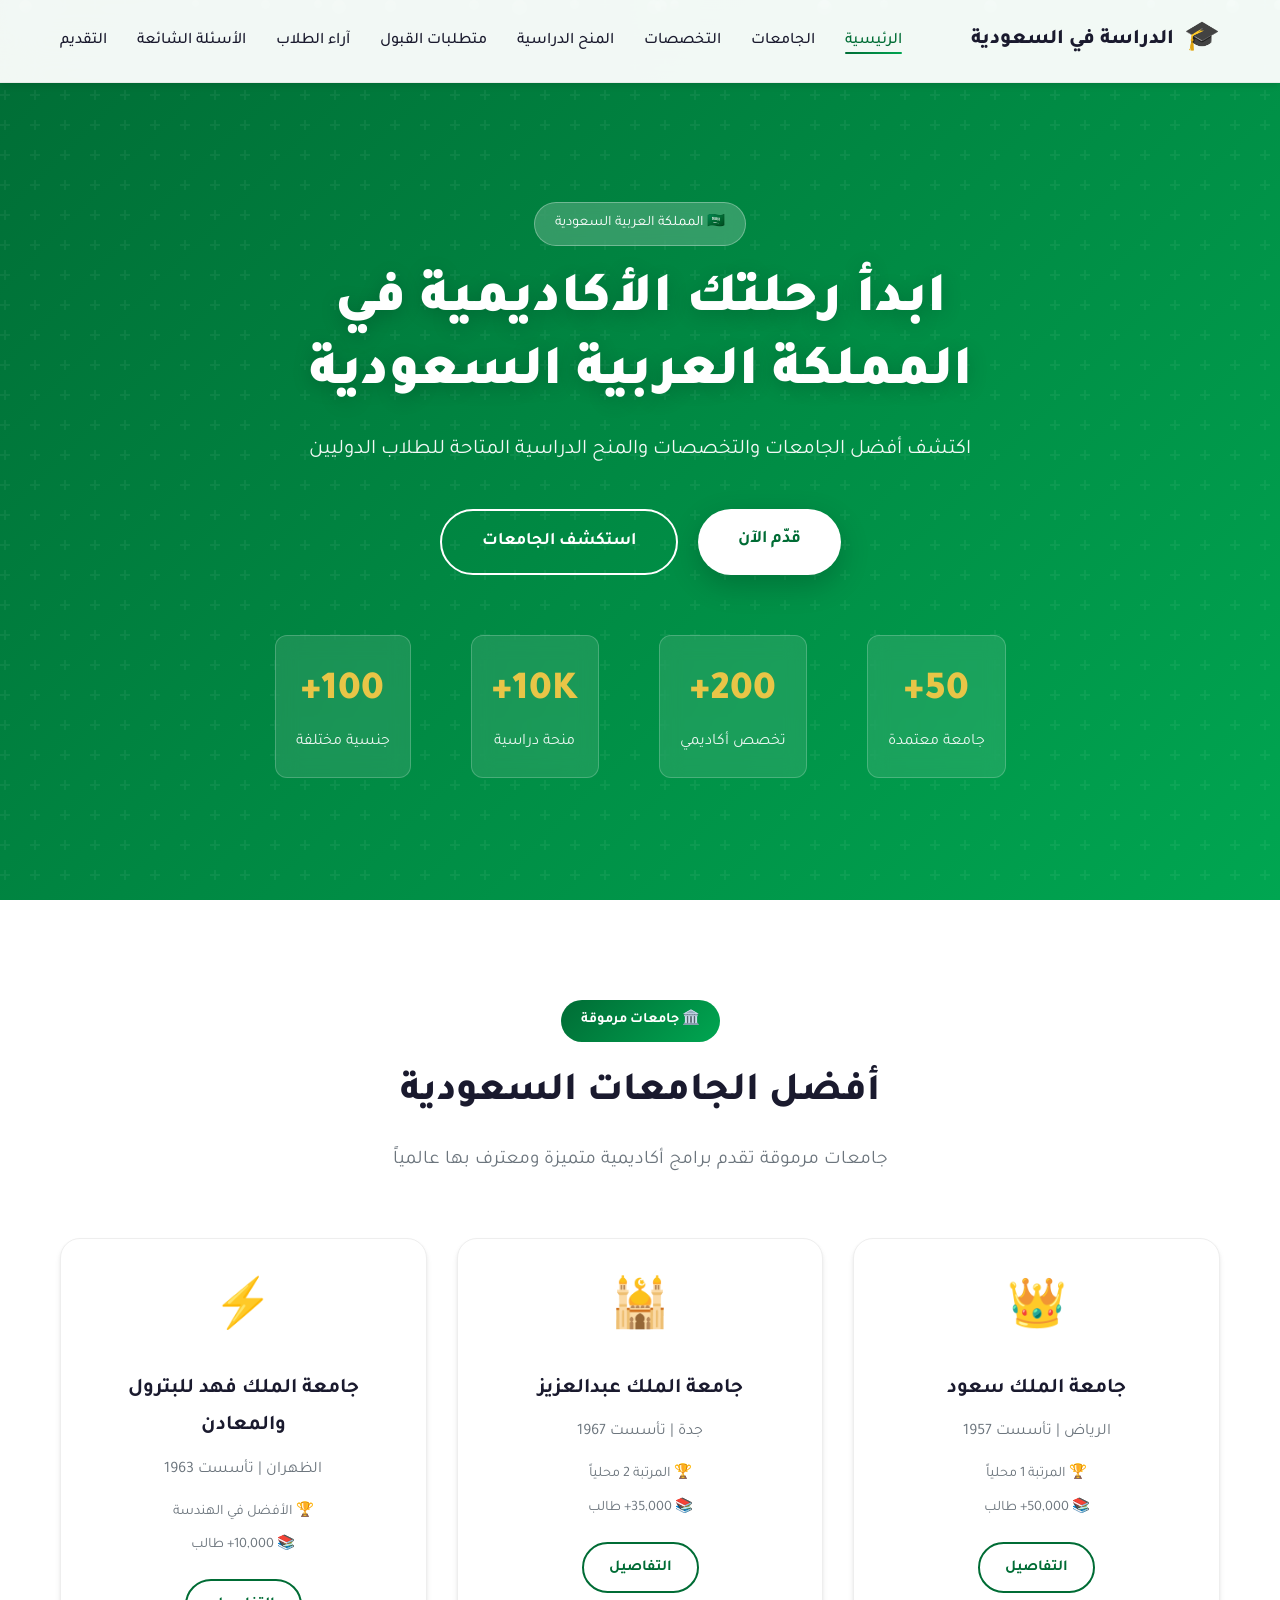
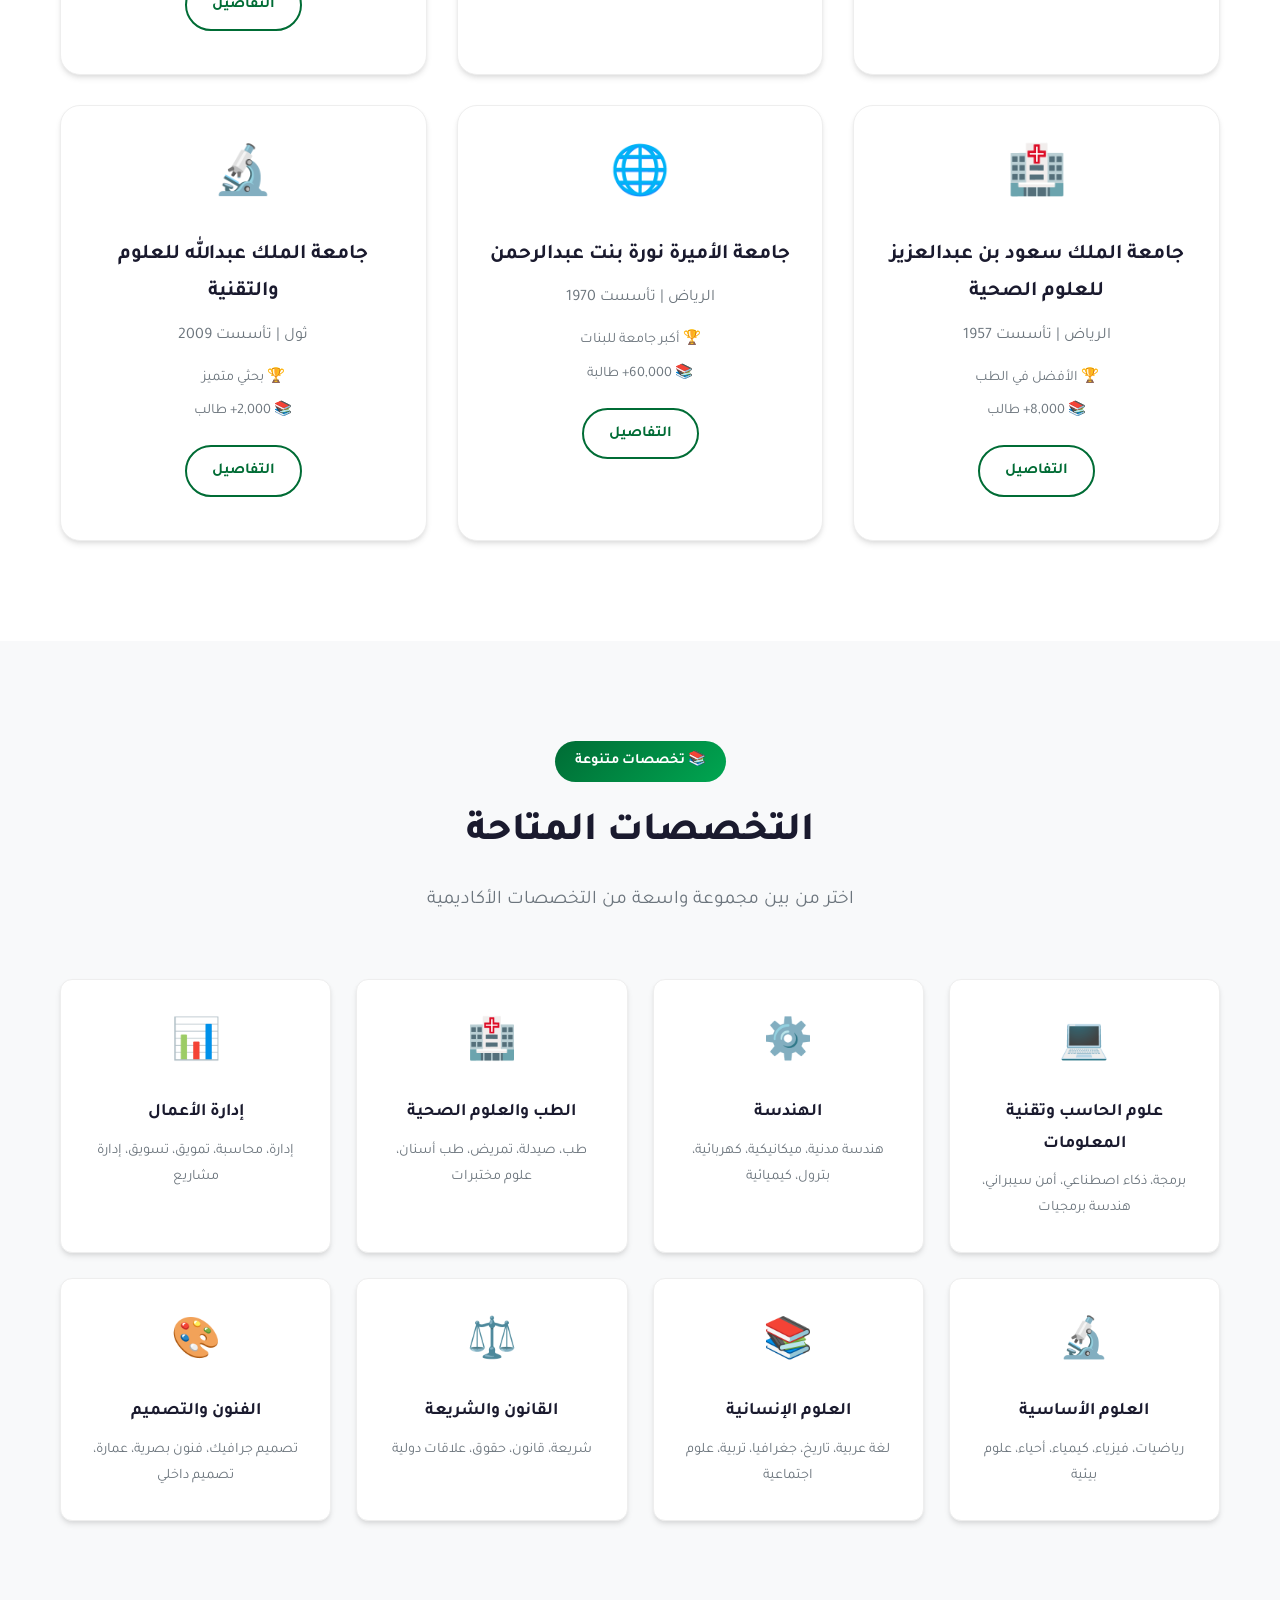
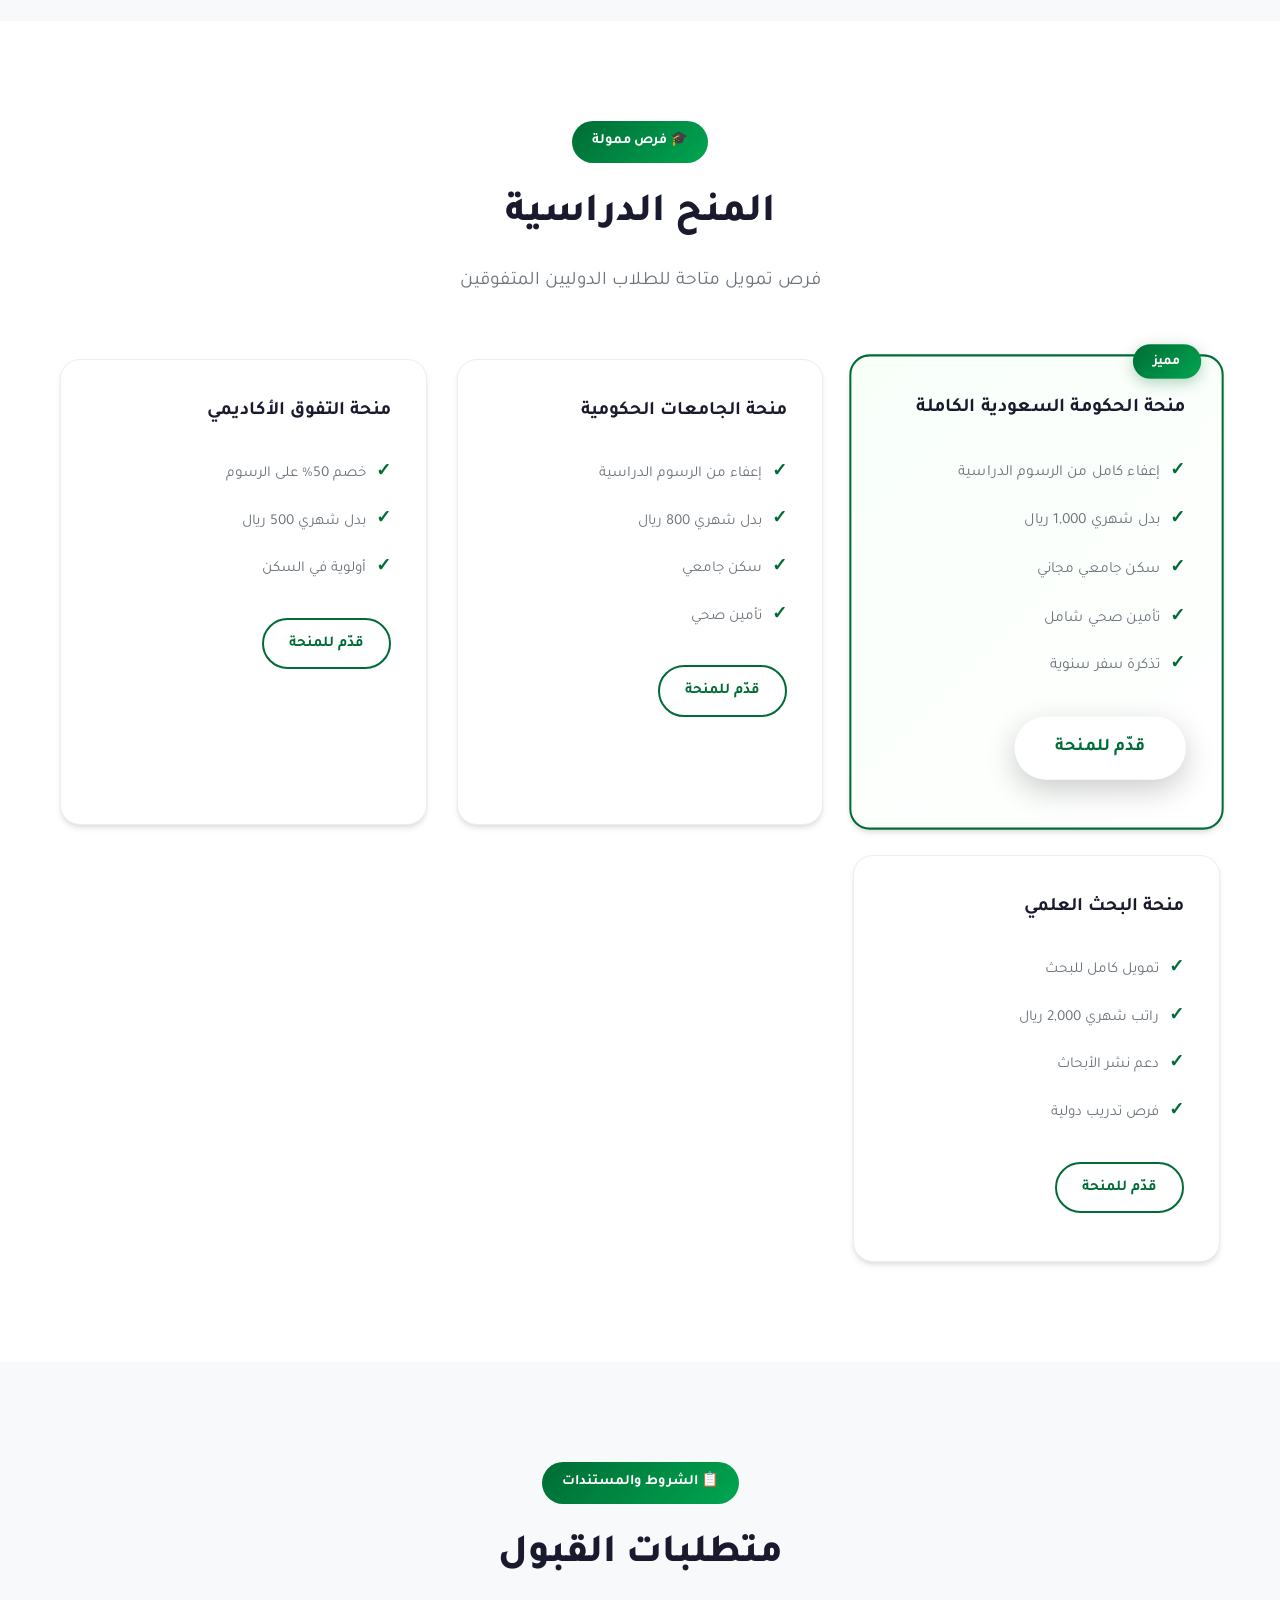
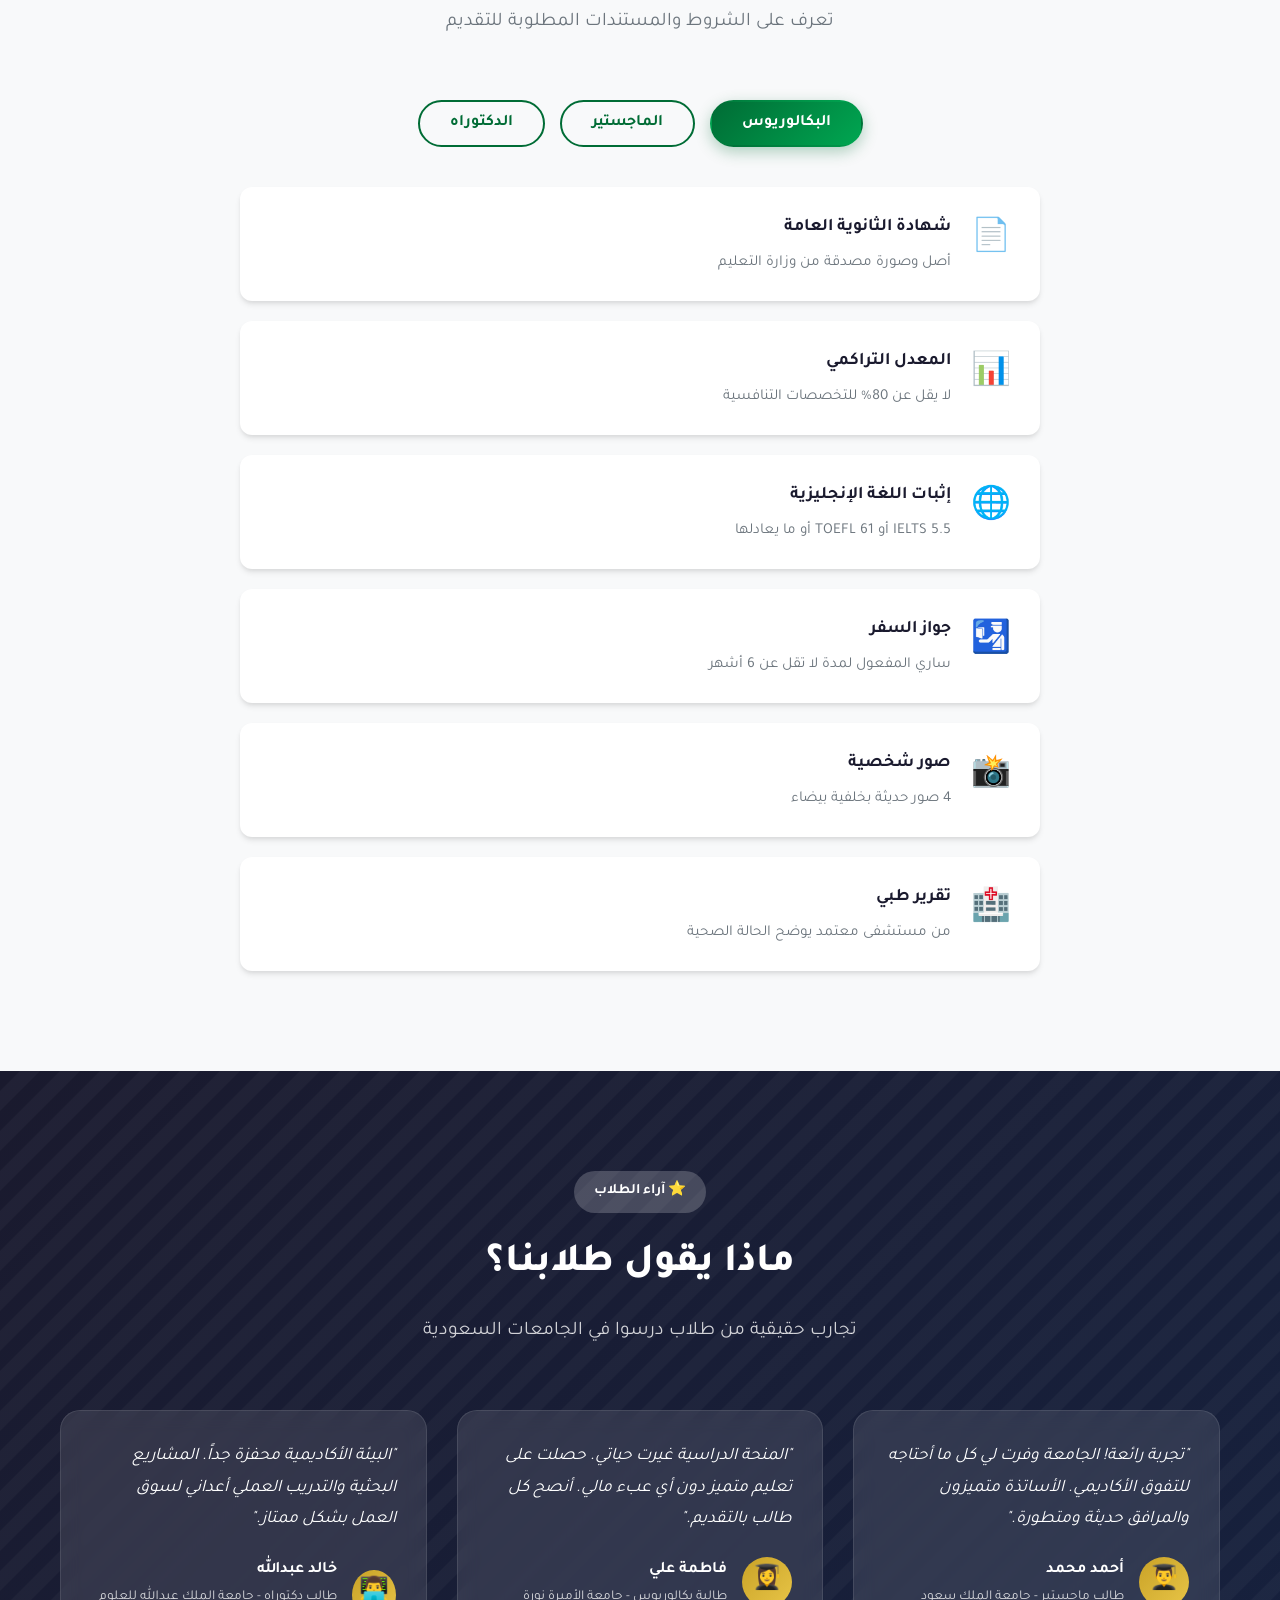
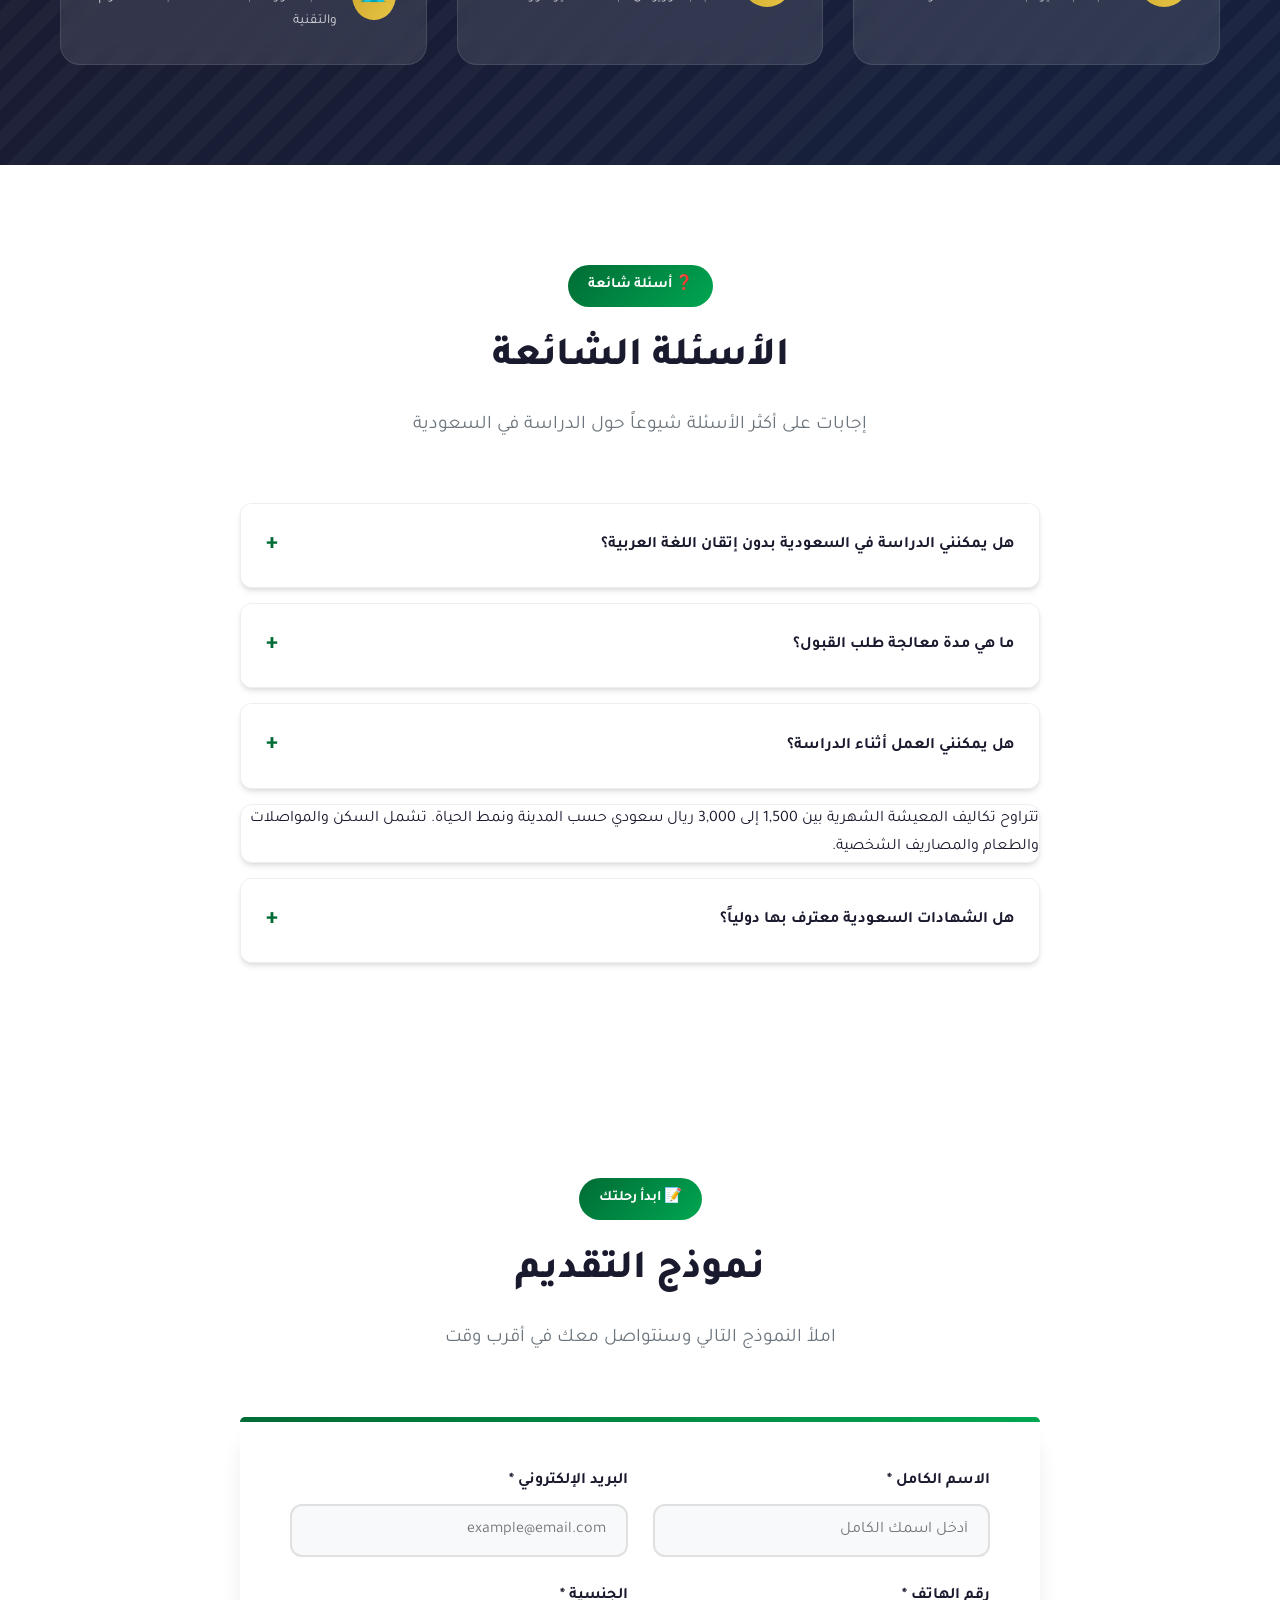
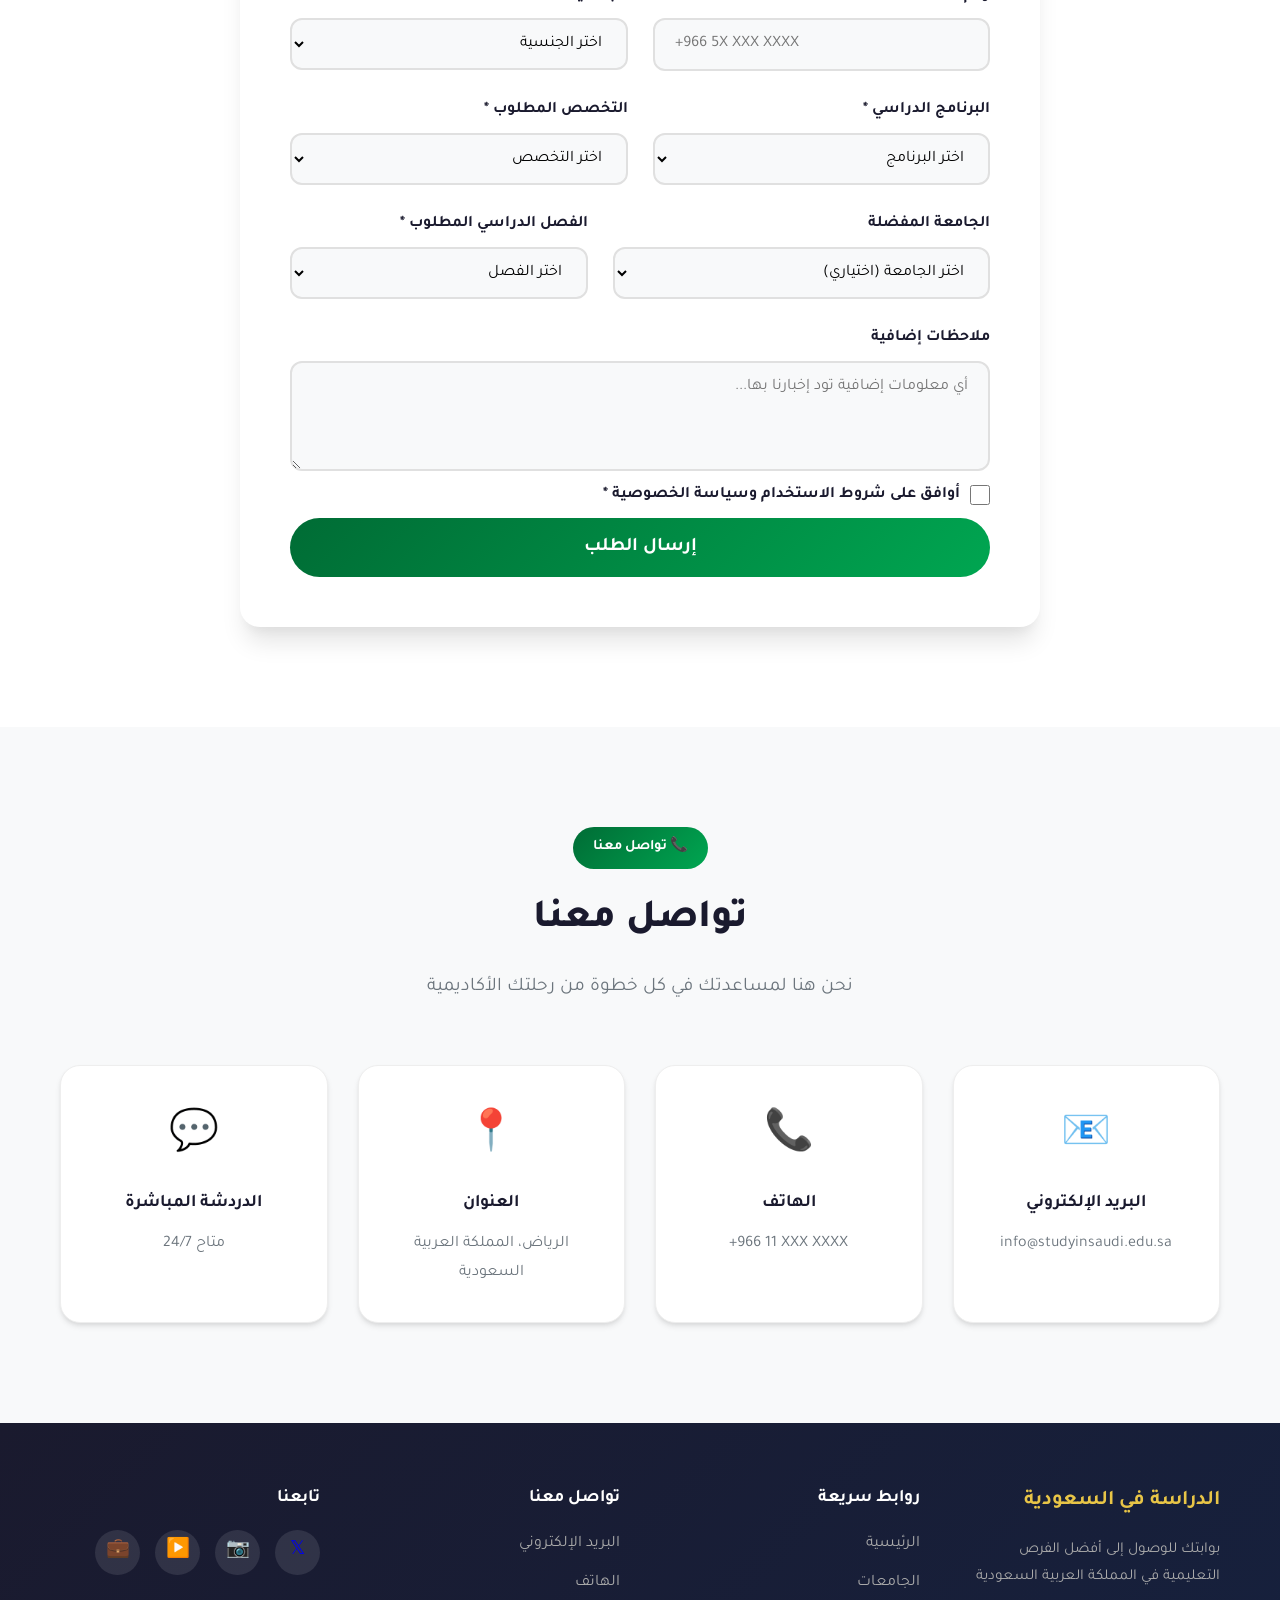
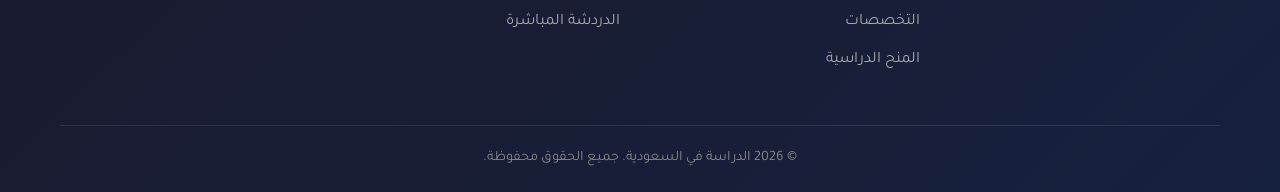
==== index.html @ aedff93c "Initial commit - Study in Saudi Arabia website" ====
<!DOCTYPE html>
<html lang="ar" dir="rtl">
<head>
    <meta charset="UTF-8">
    <meta name="viewport" content="width=device-width, initial-scale=1.0">
    <title>الدراسة في السعودية | بوابة التقديم للجامعات السعودية</title>
    <link rel="stylesheet" href="styles.css">
    <link rel="preconnect" href="https://fonts.googleapis.com">
    <link rel="preconnect" href="https://fonts.gstatic.com" crossorigin>
    <link href="https://fonts.googleapis.com/css2?family=Tajawal:wght@300;400;500;700;800;900&display=swap" rel="stylesheet">
</head>
<body>
    <!-- Navigation -->
    <nav class="navbar">
        <div class="container">
            <div class="nav-content">
                <a href="#" class="logo">
                    <span class="logo-icon">🎓</span>
                    <span class="logo-text">الدراسة في السعودية</span>
                </a>
                <ul class="nav-links">
                    <li><a href="#home" class="active">الرئيسية</a></li>
                    <li><a href="#universities">الجامعات</a></li>
                    <li><a href="#programs">التخصصات</a></li>
                    <li><a href="#scholarships">المنح الدراسية</a></li>
                    <li><a href="#requirements">متطلبات القبول</a></li>
                    <li><a href="#testimonials">آراء الطلاب</a></li>
                    <li><a href="#faq">الأسئلة الشائعة</a></li>
                    <li><a href="#apply">التقديم</a></li>
                </ul>
                <button class="mobile-menu-btn" id="mobileMenuBtn">
                    <span></span>
                    <span></span>
                    <span></span>
                </button>
            </div>
        </div>
    </nav>

    <!-- Hero Section -->
    <section class="hero" id="home">
        <div class="hero-particles" id="particles"></div>
        <div class="hero-overlay"></div>
        <div class="container">
            <div class="hero-content">
                <div class="hero-badge">🇸🇦 المملكة العربية السعودية</div>
                <h1>ابدأ رحلتك الأكاديمية في المملكة العربية السعودية</h1>
                <p>اكتشف أفضل الجامعات والتخصصات والمنح الدراسية المتاحة للطلاب الدوليين</p>
                <div class="hero-buttons">
                    <a href="#apply" class="btn btn-primary">قدّم الآن</a>
                    <a href="#universities" class="btn btn-secondary">استكشف الجامعات</a>
                </div>
                <div class="hero-stats">
                    <div class="stat">
                        <span class="stat-number">50+</span>
                        <span class="stat-label">جامعة معتمدة</span>
                    </div>
                    <div class="stat">
                        <span class="stat-number">200+</span>
                        <span class="stat-label">تخصص أكاديمي</span>
                    </div>
                    <div class="stat">
                        <span class="stat-number">10K+</span>
                        <span class="stat-label">منحة دراسية</span>
                    </div>
                    <div class="stat">
                        <span class="stat-number">100+</span>
                        <span class="stat-label">جنسية مختلفة</span>
                    </div>
                </div>
            </div>
        </div>
    </section>

    <!-- Universities Section -->
    <section class="section" id="universities">
        <div class="container">
            <div class="section-header">
                <span class="section-badge">🏛️ جامعات مرموقة</span>
                <h2>أفضل الجامعات السعودية</h2>
                <p>جامعات مرموقة تقدم برامج أكاديمية متميزة ومعترف بها عالمياً</p>
            </div>
            <div class="universities-grid">
                <div class="university-card">
                    <div class="university-logo">👑</div>
                    <h3>جامعة الملك سعود</h3>
                    <p>الرياض | تأسست 1957</p>
                    <div class="university-info">
                        <span>🏆 المرتبة 1 محلياً</span>
                        <span>📚 50,000+ طالب</span>
                    </div>
                    <a href="#" class="btn btn-outline">التفاصيل</a>
                </div>
                <div class="university-card">
                    <div class="university-logo">🕌</div>
                    <h3>جامعة الملك عبدالعزيز</h3>
                    <p>جدة | تأسست 1967</p>
                    <div class="university-info">
                        <span>🏆 المرتبة 2 محلياً</span>
                        <span>📚 35,000+ طالب</span>
                    </div>
                    <a href="#" class="btn btn-outline">التفاصيل</a>
                </div>
                <div class="university-card">
                    <div class="university-logo">⚡</div>
                    <h3>جامعة الملك فهد للبترول والمعادن</h3>
                    <p>الظهران | تأسست 1963</p>
                    <div class="university-info">
                        <span>🏆 الأفضل في الهندسة</span>
                        <span>📚 10,000+ طالب</span>
                    </div>
                    <a href="#" class="btn btn-outline">التفاصيل</a>
                </div>
                <div class="university-card">
                    <div class="university-logo">🏥</div>
                    <h3>جامعة الملك سعود بن عبدالعزيز للعلوم الصحية</h3>
                    <p>الرياض | تأسست 1957</p>
                    <div class="university-info">
                        <span>🏆 الأفضل في الطب</span>
                        <span>📚 8,000+ طالب</span>
                    </div>
                    <a href="#" class="btn btn-outline">التفاصيل</a>
                </div>
                <div class="university-card">
                    <div class="university-logo">🌐</div>
                    <h3>جامعة الأميرة نورة بنت عبدالرحمن</h3>
                    <p>الرياض | تأسست 1970</p>
                    <div class="university-info">
                        <span>🏆 أكبر جامعة للبنات</span>
                        <span>📚 60,000+ طالبة</span>
                    </div>
                    <a href="#" class="btn btn-outline">التفاصيل</a>
                </div>
                <div class="university-card">
                    <div class="university-logo">🔬</div>
                    <h3>جامعة الملك عبدالله للعلوم والتقنية</h3>
                    <p>ثول | تأسست 2009</p>
                    <div class="university-info">
                        <span>🏆 بحثي متميز</span>
                        <span>📚 2,000+ طالب</span>
                    </div>
                    <a href="#" class="btn btn-outline">التفاصيل</a>
                </div>
            </div>
        </div>
    </section>

    <!-- Programs Section -->
    <section class="section section-alt" id="programs">
        <div class="container">
            <div class="section-header">
                <span class="section-badge">📚 تخصصات متنوعة</span>
                <h2>التخصصات المتاحة</h2>
                <p>اختر من بين مجموعة واسعة من التخصصات الأكاديمية</p>
            </div>
            <div class="programs-grid">
                <div class="program-card">
                    <div class="program-icon">💻</div>
                    <h3>علوم الحاسب وتقنية المعلومات</h3>
                    <p>برمجة، ذكاء اصطناعي، أمن سيبراني، هندسة برمجيات</p>
                </div>
                <div class="program-card">
                    <div class="program-icon">⚙️</div>
                    <h3>الهندسة</h3>
                    <p>هندسة مدنية، ميكانيكية، كهربائية، بترول، كيميائية</p>
                </div>
                <div class="program-card">
                    <div class="program-icon">🏥</div>
                    <h3>الطب والعلوم الصحية</h3>
                    <p>طب، صيدلة، تمريض، طب أسنان، علوم مختبرات</p>
                </div>
                <div class="program-card">
                    <div class="program-icon">📊</div>
                    <h3>إدارة الأعمال</h3>
                    <p>إدارة، محاسبة، تمويق، تسويق، إدارة مشاريع</p>
                </div>
                <div class="program-card">
                    <div class="program-icon">🔬</div>
                    <h3>العلوم الأساسية</h3>
                    <p>رياضيات، فيزياء، كيمياء، أحياء، علوم بيئية</p>
                </div>
                <div class="program-card">
                    <div class="program-icon">📚</div>
                    <h3>العلوم الإنسانية</h3>
                    <p>لغة عربية، تاريخ، جغرافيا، تربية، علوم اجتماعية</p>
                </div>
                <div class="program-card">
                    <div class="program-icon">⚖️</div>
                    <h3>القانون والشريعة</h3>
                    <p>شريعة، قانون، حقوق، علاقات دولية</p>
                </div>
                <div class="program-card">
                    <div class="program-icon">🎨</div>
                    <h3>الفنون والتصميم</h3>
                    <p>تصميم جرافيك، فنون بصرية، عمارة، تصميم داخلي</p>
                </div>
            </div>
        </div>
    </section>

    <!-- Scholarships Section -->
    <section class="section" id="scholarships">
        <div class="container">
            <div class="section-header">
                <span class="section-badge">🎓 فرص ممولة</span>
                <h2>المنح الدراسية</h2>
                <p>فرص تمويل متاحة للطلاب الدوليين المتفوقين</p>
            </div>
            <div class="scholarships-grid">
                <div class="scholarship-card featured">
                    <div class="scholarship-badge">مميز</div>
                    <h3>منحة الحكومة السعودية الكاملة</h3>
                    <ul class="scholarship-features">
                        <li>إعفاء كامل من الرسوم الدراسية</li>
                        <li>بدل شهري 1,000 ريال</li>
                        <li>سكن جامعي مجاني</li>
                        <li>تأمين صحي شامل</li>
                        <li>تذكرة سفر سنوية</li>
                    </ul>
                    <a href="#apply" class="btn btn-primary">قدّم للمنحة</a>
                </div>
                <div class="scholarship-card">
                    <h3>منحة الجامعات الحكومية</h3>
                    <ul class="scholarship-features">
                        <li>إعفاء من الرسوم الدراسية</li>
                        <li>بدل شهري 800 ريال</li>
                        <li>سكن جامعي</li>
                        <li>تأمين صحي</li>
                    </ul>
                    <a href="#apply" class="btn btn-outline">قدّم للمنحة</a>
                </div>
                <div class="scholarship-card">
                    <h3>منحة التفوق الأكاديمي</h3>
                    <ul class="scholarship-features">
                        <li>خصم 50% على الرسوم</li>
                        <li>بدل شهري 500 ريال</li>
                        <li>أولوية في السكن</li>
                    </ul>
                    <a href="#apply" class="btn btn-outline">قدّم للمنحة</a>
                </div>
                <div class="scholarship-card">
                    <h3>منحة البحث العلمي</h3>
                    <ul class="scholarship-features">
                        <li>تمويل كامل للبحث</li>
                        <li>راتب شهري 2,000 ريال</li>
                        <li>دعم نشر الأبحاث</li>
                        <li>فرص تدريب دولية</li>
                    </ul>
                    <a href="#apply" class="btn btn-outline">قدّم للمنحة</a>
                </div>
            </div>
        </div>
    </section>

    <!-- Requirements Section -->
    <section class="section section-alt" id="requirements">
        <div class="container">
            <div class="section-header">
                <span class="section-badge">📋 الشروط والمستندات</span>
                <h2>متطلبات القبول</h2>
                <p>تعرف على الشروط والمستندات المطلوبة للتقديم</p>
            </div>
            <div class="requirements-content">
                <div class="requirements-tabs">
                    <button class="tab-btn active" data-tab="bachelor">البكالوريوس</button>
                    <button class="tab-btn" data-tab="master">الماجستير</button>
                    <button class="tab-btn" data-tab="phd">الدكتوراه</button>
                </div>
                <div class="tab-content active" id="bachelor">
                    <div class="requirements-list">
                        <div class="requirement-item">
                            <span class="requirement-icon">📄</span>
                            <div>
                                <h4>شهادة الثانوية العامة</h4>
                                <p>أصل وصورة مصدقة من وزارة التعليم</p>
                            </div>
                        </div>
                        <div class="requirement-item">
                            <span class="requirement-icon">📊</span>
                            <div>
                                <h4>المعدل التراكمي</h4>
                                <p>لا يقل عن 80% للتخصصات التنافسية</p>
                            </div>
                        </div>
                        <div class="requirement-item">
                            <span class="requirement-icon">🌐</span>
                            <div>
                                <h4>إثبات اللغة الإنجليزية</h4>
                                <p>IELTS 5.5 أو TOEFL 61 أو ما يعادلها</p>
                            </div>
                        </div>
                        <div class="requirement-item">
                            <span class="requirement-icon">🛂</span>
                            <div>
                                <h4>جواز السفر</h4>
                                <p>ساري المفعول لمدة لا تقل عن 6 أشهر</p>
                            </div>
                        </div>
                        <div class="requirement-item">
                            <span class="requirement-icon">📸</span>
                            <div>
                                <h4>صور شخصية</h4>
                                <p>4 صور حديثة بخلفية بيضاء</p>
                            </div>
                        </div>
                        <div class="requirement-item">
                            <span class="requirement-icon">🏥</span>
                            <div>
                                <h4>تقرير طبي</h4>
                                <p>من مستشفى معتمد يوضح الحالة الصحية</p>
                            </div>
                        </div>
                    </div>
                </div>
                <div class="tab-content" id="master">
                    <div class="requirements-list">
                        <div class="requirement-item">
                            <span class="requirement-icon">📄</span>
                            <div>
                                <h4>شهادة البكالوريوس</h4>
                                <p>أصل وصورة مصدقة بمعدل لا يقل عن 3.0 من 5.0</p>
                            </div>
                        </div>
                        <div class="requirement-item">
                            <span class="requirement-icon">📊</span>
                            <div>
                                <h4>خطابي توصية</h4>
                                <p>من أساتذة جامعيين سابقين</p>
                            </div>
                        </div>
                        <div class="requirement-item">
                            <span class="requirement-icon">📝</span>
                            <div>
                                <h4>خطاب الغرض</h4>
                                <p>يوضح الأهداف الأكاديمية والمهنية</p>
                            </div>
                        </div>
                        <div class="requirement-item">
                            <span class="requirement-icon">🌐</span>
                            <div>
                                <h4>إثبات اللغة الإنجليزية</h4>
                                <p>IELTS 6.0 أو TOEFL 79 أو ما يعادلها</p>
                            </div>
                        </div>
                        <div class="requirement-item">
                            <span class="requirement-icon">💼</span>
                            <div>
                                <h4>الخبرة العملية</h4>
                                <p>سنتان على الأقل للتخصصات المهنية</p>
                            </div>
                        </div>
                        <div class="requirement-item">
                            <span class="requirement-icon">🛂</span>
                            <div>
                                <h4>جواز السفر</h4>
                                <p>ساري المفعول لمدة لا تقل عن 6 أشهر</p>
                            </div>
                        </div>
                    </div>
                </div>
                <div class="tab-content" id="phd">
                    <div class="requirements-list">
                        <div class="requirement-item">
                            <span class="requirement-icon">📄</span>
                            <div>
                                <h4>شهادة الماجستير</h4>
                                <p>أصل وصورة مصدقة بمعدل لا يقل عن 3.5 من 5.0</p>
                            </div>
                        </div>
                        <div class="requirement-item">
                            <span class="requirement-icon">📊</span>
                            <div>
                                <h4>خطابي توصية</h4>
                                <p>ثلاثة خطابات من أساتذة جامعيين</p>
                            </div>
                        </div>
                        <div class="requirement-item">
                            <span class="requirement-icon">📝</span>
                            <div>
                                <h4>مقترح بحثي</h4>
                                <p>خطة بحث مفصلة في مجال التخصص</p>
                            </div>
                        </div>
                        <div class="requirement-item">
                            <span class="requirement-icon">📚</span>
                            <div>
                                <h4>الأبحاث المنشورة</h4>
                                <p>نسخ من الأبحاث العلمية المنشورة إن وجدت</p>
                            </div>
                        </div>
                        <div class="requirement-item">
                            <span class="requirement-icon">🌐</span>
                            <div>
                                <h4>إثبات اللغة الإنجليزية</h4>
                                <p>IELTS 6.5 أو TOEFL 90 أو ما يعادلها</p>
                            </div>
                        </div>
                        <div class="requirement-item">
                            <span class="requirement-icon">🛂</span>
                            <div>
                                <h4>جواز السفر</h4>
                                <p>ساري المفعول لمدة لا تقل عن 6 أشهر</p>
                            </div>
                        </div>
                    </div>
                </div>
            </div>
        </div>
    </section>

    <!-- Testimonials Section -->
    <section class="testimonials-section" id="testimonials">
        <div class="container">
            <div class="section-header">
                <span class="section-badge" style="background: rgba(255,255,255,0.2);">⭐ آراء الطلاب</span>
                <h2 style="color: var(--white);">ماذا يقول طلابنا؟</h2>
                <p style="color: rgba(255,255,255,0.8);">تجارب حقيقية من طلاب درسوا في الجامعات السعودية</p>
            </div>
            <div class="testimonials-grid">
                <div class="testimonial-card">
                    <p class="testimonial-text">"تجربة رائعة! الجامعة وفرت لي كل ما أحتاجه للتفوق الأكاديمي. الأساتذة متميزون والمرافق حديثة ومتطورة."</p>
                    <div class="testimonial-author">
                        <div class="testimonial-avatar">👨‍🎓</div>
                        <div class="testimonial-info">
                            <h4>أحمد محمد</h4>
                            <p>طالب ماجستير - جامعة الملك سعود</p>
                        </div>
                    </div>
                </div>
                <div class="testimonial-card">
                    <p class="testimonial-text">"المنحة الدراسية غيرت حياتي. حصلت على تعليم متميز دون أي عبء مالي. أنصح كل طالب بالتقديم."</p>
                    <div class="testimonial-author">
                        <div class="testimonial-avatar">👩‍🎓</div>
                        <div class="testimonial-info">
                            <h4>فاطمة علي</h4>
                            <p>طالبة بكالوريوس - جامعة الأميرة نورة</p>
                        </div>
                    </div>
                </div>
                <div class="testimonial-card">
                    <p class="testimonial-text">"البيئة الأكاديمية محفزة جداً. المشاريع البحثية والتدريب العملي أعداني لسوق العمل بشكل ممتاز."</p>
                    <div class="testimonial-author">
                        <div class="testimonial-avatar">👨‍💻</div>
                        <div class="testimonial-info">
                            <h4>خالد عبدالله</h4>
                            <p>طالب دكتوراه - جامعة الملك عبدالله للعلوم والتقنية</p>
                        </div>
                    </div>
                </div>
            </div>
        </div>
    </section>

    <!-- FAQ Section -->
    <section class="faq-section" id="faq">
        <div class="container">
            <div class="section-header">
                <span class="section-badge">❓ أسئلة شائعة</span>
                <h2>الأسئلة الشائعة</h2>
                <p>إجابات على أكثر الأسئلة شيوعاً حول الدراسة في السعودية</p>
            </div>
            <div class="faq-container">
                <div class="faq-item">
                    <div class="faq-question">هل يمكنني الدراسة في السعودية بدون إتقان اللغة العربية؟</div>
                    <div class="faq-answer">
                        <p>نعم، العديد من الجامعات السعودية تقدم برامج باللغة الإنجليزية، خاصة في التخصصات العلمية والهندسية. كما توجد برامج لتعليم اللغة العربية للطلاب الدوليين.</p>
                    </div>
                </div>
                <div class="faq-item">
                    <div class="faq-question">ما هي مدة معالجة طلب القبول؟</div>
                    <div class="faq-answer">
                        <p>تستغرق معالجة طلبات القبول عادة من 4 إلى 8 أسابيع من تاريخ تقديم الطلب المكتمل. يُنصح بالتقديم مبكراً قبل موعد بدء الدراسة بثلاثة أشهر على الأقل.</p>
                    </div>
                </div>
                <div class="faq-item">
                    <div class="faq-question">هل يمكنني العمل أثناء الدراسة؟</div>
                    <div class="faq-answer">
                        <p>نعم، يمكن للطلاب الدوليين العمل بدوام جزئي أثناء الدراسة بشرط الحصول على تصريح من الجامعة والالتزام بالشروط المحددة. بعض المنح تتضمن بدل شهري يغني عن العمل.</p>
                    </div>
                </div>
                <div class="faq-item">
                    <div class="faq-question>ما هي تكاليف المعيشة في السعودية؟</div>
                    <div class="faq-answer">
                        <p>تتراوح تكاليف المعيشة الشهرية بين 1,500 إلى 3,000 ريال سعودي حسب المدينة ونمط الحياة. تشمل السكن والمواصلات والطعام والمصاريف الشخصية.</p>
                    </div>
                </div>
                <div class="faq-item">
                    <div class="faq-question">هل الشهادات السعودية معترف بها دولياً؟</div>
                    <div class="faq-answer">
                        <p>نعم، الشهادات من الجامعات السعودية الحكومية معترف بها دولياً في معظم دول العالم. العديد من الجامعات السعودية مصنفة ضمن أفضل الجامعات عالمياً.</p>
                    </div>
                </div>
            </div>
        </div>
    </section>

    <!-- Application Form Section -->
    <section class="section" id="apply">
        <div class="container">
            <div class="section-header">
                <span class="section-badge">📝 ابدأ رحلتك</span>
                <h2>نموذج التقديم</h2>
                <p>املأ النموذج التالي وسنتواصل معك في أقرب وقت</p>
            </div>
            <div class="form-container">
                <form id="applicationForm">
                    <div class="form-row">
                        <div class="form-group">
                            <label for="fullName">الاسم الكامل *</label>
                            <input type="text" id="fullName" name="fullName" required placeholder="أدخل اسمك الكامل">
                        </div>
                        <div class="form-group">
                            <label for="email">البريد الإلكتروني *</label>
                            <input type="email" id="email" name="email" required placeholder="example@email.com">
                        </div>
                    </div>
                    <div class="form-row">
                        <div class="form-group">
                            <label for="phone">رقم الهاتف *</label>
                            <input type="tel" id="phone" name="phone" required placeholder="+966 5X XXX XXXX">
                        </div>
                        <div class="form-group">
                            <label for="nationality">الجنسية *</label>
                            <select id="nationality" name="nationality" required>
                                <option value="">اختر الجنسية</option>
                                <option value="saudi">سعودي</option>
                                <option value="egyptian">مصري</option>
                                <option value="jordanian">أردني</option>
                                <option value="syrian">سوري</option>
                                <option value="lebanese">لبناني</option>
                                <option value="iraqi">عراقي</option>
                                <option value="palestinian">فلسطيني</option>
                                <option value="yemeni">يمني</option>
                                <option value="other">أخرى</option>
                            </select>
                        </div>
                    </div>
                    <div class="form-row">
                        <div class="form-group">
                            <label for="program">البرنامج الدراسي *</label>
                            <select id="program" name="program" required>
                                <option value="">اختر البرنامج</option>
                                <option value="bachelor">بكالوريوس</option>
                                <option value="master">ماجستير</option>
                                <option value="phd">دكتوراه</option>
                                <option value="language">لغة عربية</option>
                                <option value="diploma">دبلوم</option>
                            </select>
                        </div>
                        <div class="form-group">
                            <label for="major">التخصص المطلوب *</label>
                            <select id="major" name="major" required>
                                <option value="">اختر التخصص</option>
                                <option value="cs">علوم الحاسب</option>
                                <option value="engineering">الهندسة</option>
                                <option value="medicine">الطب</option>
                                <option value="business">إدارة الأعمال</option>
                                <option value="science">العلوم الأساسية</option>
                                <option value="humanities">العلوم الإنسانية</option>
                                <option value="law">القانون</option>
                                <option value="arts">الفنون والتصميم</option>
                                <option value="other">أخرى</option>
                            </select>
                        </div>
                    </div>
                    <div class="form-row">
                        <div class="form-group">
                            <label for="university">الجامعة المفضلة</label>
                            <select id="university" name="university">
                                <option value="">اختر الجامعة (اختياري)</option>
                                <option value="ksu">جامعة الملك سعود</option>
                                <option value="kau">جامعة الملك عبدالعزيز</option>
                                <option value="kfupm">جامعة الملك فهد للبترول والمعادن</option>
                                <option value="ksau-hs">جامعة الملك سعود بن عبدالعزيز للعلوم الصحية</option>
                                <option value="pnu">جامعة الأميرة نورة بنت عبدالرحمن</option>
                                <option value="kaust">جامعة الملك عبدالله للعلوم والتقنية</option>
                            </select>
                        </div>
                        <div class="form-group">
                            <label for="startDate">الفصل الدراسي المطلوب *</label>
                            <select id="startDate" name="startDate" required>
                                <option value="">اختر الفصل</option>
                                <option value="fall2026">الفصل الأول 2026</option>
                                <option value="spring2027">الفصل الثاني 2027</option>
                                <option value="fall2027">الفصل الأول 2027</option>
                            </select>
                        </div>
                    </div>
                    <div class="form-group full-width">
                        <label for="message">ملاحظات إضافية</label>
                        <textarea id="message" name="message" rows="4" placeholder="أي معلومات إضافية تود إخبارنا بها..."></textarea>
                    </div>
                    <div class="form-group full-width checkbox-group">
                        <label class="checkbox-label">
                            <input type="checkbox" id="terms" name="terms" required>
                            <span>أوافق على شروط الاستخدام وسياسة الخصوصية *</span>
                        </label>
                    </div>
                    <div class="form-group full-width">
                        <button type="submit" class="btn-submit">إرسال الطلب</button>
                    </div>
                </form>
            </div>
        </div>
    </section>

    <!-- Contact Section -->
    <section class="section section-alt" id="contact">
        <div class="container">
            <div class="section-header">
                <span class="section-badge">📞 تواصل معنا</span>
                <h2>تواصل معنا</h2>
                <p>نحن هنا لمساعدتك في كل خطوة من رحلتك الأكاديمية</p>
            </div>
            <div class="contact-grid">
                <div class="contact-card">
                    <div class="contact-icon">📧</div>
                    <h3>البريد الإلكتروني</h3>
                    <p>info@studyinsaudi.edu.sa</p>
                </div>
                <div class="contact-card">
                    <div class="contact-icon">📞</div>
                    <h3>الهاتف</h3>
                    <p dir="ltr">+966 11 XXX XXXX</p>
                </div>
                <div class="contact-card">
                    <div class="contact-icon">📍</div>
                    <h3>العنوان</h3>
                    <p>الرياض، المملكة العربية السعودية</p>
                </div>
                <div class="contact-card">
                    <div class="contact-icon">💬</div>
                    <h3>الدردشة المباشرة</h3>
                    <p>متاح 24/7</p>
                </div>
            </div>
        </div>
    </section>

    <!-- Footer -->
    <footer class="footer">
        <div class="container">
            <div class="footer-content">
                <div class="footer-section">
                    <h3>الدراسة في السعودية</h3>
                    <p>بوابتك للوصول إلى أفضل الفرص التعليمية في المملكة العربية السعودية</p>
                </div>
                <div class="footer-section">
                    <h4>روابط سريعة</h4>
                    <ul>
                        <li><a href="#home">الرئيسية</a></li>
                        <li><a href="#universities">الجامعات</a></li>
                        <li><a href="#programs">التخصصات</a></li>
                        <li><a href="#scholarships">المنح الدراسية</a></li>
                    </ul>
                </div>
                <div class="footer-section">
                    <h4>تواصل معنا</h4>
                    <ul>
                        <li><a href="mailto:info@studyinsaudi.edu.sa">البريد الإلكتروني</a></li>
                        <li><a href="tel:+96611XXXXXXX">الهاتف</a></li>
                        <li><a href="#">الدردشة المباشرة</a></li>
                    </ul>
                </div>
                <div class="footer-section">
                    <h4>تابعنا</h4>
                    <div class="social-links">
                        <a href="#" aria-label="Twitter">𝕏</a>
                        <a href="#" aria-label="Instagram">📷</a>
                        <a href="#" aria-label="YouTube">▶️</a>
                        <a href="#" aria-label="LinkedIn">💼</a>
                    </div>
                </div>
            </div>
            <div class="footer-bottom">
                <p>© 2026 الدراسة في السعودية. جميع الحقوق محفوظة.</p>
            </div>
        </div>
    </footer>

    <script src="script.js"></script>
</body>
</html>
---- styles.css ----
/* Reset & Base Styles */
* {
    margin: 0;
    padding: 0;
    box-sizing: border-box;
}

:root {
    --primary: #006C35;
    --primary-dark: #005028;
    --primary-light: #00A651;
    --secondary: #C9A227;
    --secondary-light: #E8C547;
    --accent: #00B4D8;
    --accent-light: #90E0EF;
    --dark: #1a1a2e;
    --dark-light: #16213e;
    --gray: #6c757d;
    --light-gray: #f8f9fa;
    --white: #ffffff;
    --gradient-primary: linear-gradient(135deg, #006C35 0%, #00A651 100%);
    --gradient-secondary: linear-gradient(135deg, #C9A227 0%, #E8C547 100%);
    --gradient-dark: linear-gradient(135deg, #1a1a2e 0%, #16213e 100%);
    --gradient-accent: linear-gradient(135deg, #00B4D8 0%, #0077B6 100%);
    --shadow: 0 4px 6px -1px rgba(0, 0, 0, 0.1), 0 2px 4px -1px rgba(0, 0, 0, 0.06);
    --shadow-lg: 0 10px 15px -3px rgba(0, 0, 0, 0.1), 0 4px 6px -2px rgba(0, 0, 0, 0.05);
    --shadow-xl: 0 20px 25px -5px rgba(0, 0, 0, 0.1), 0 10px 10px -5px rgba(0, 0, 0, 0.04);
    --shadow-glow: 0 0 40px rgba(0, 108, 53, 0.3);
    --radius: 12px;
    --radius-lg: 20px;
    --radius-xl: 30px;
    --transition: all 0.3s ease;
    --transition-slow: all 0.5s ease;
}

html {
    scroll-behavior: smooth;
}

body {
    font-family: 'Tajawal', sans-serif;
    line-height: 1.8;
    color: var(--dark);
    background: var(--white);
    overflow-x: hidden;
}

.container {
    max-width: 1200px;
    margin: 0 auto;
    padding: 0 20px;
}

/* Navigation */
.navbar {
    position: fixed;
    top: 0;
    left: 0;
    right: 0;
    background: rgba(255, 255, 255, 0.95);
    backdrop-filter: blur(20px);
    -webkit-backdrop-filter: blur(20px);
    z-index: 1000;
    box-shadow: var(--shadow);
    transition: var(--transition);
    border-bottom: 1px solid rgba(0, 0, 0, 0.05);
}

.nav-content {
    display: flex;
    justify-content: space-between;
    align-items: center;
    padding: 15px 0;
}

.logo {
    display: flex;
    align-items: center;
    gap: 10px;
    text-decoration: none;
    color: var(--dark);
    font-weight: 800;
    font-size: 1.3rem;
}

.logo-icon {
    font-size: 1.8rem;
    animation: bounce 2s infinite;
}

@keyframes bounce {
    0%, 100% { transform: translateY(0); }
    50% { transform: translateY(-5px); }
}

.nav-links {
    display: flex;
    list-style: none;
    gap: 30px;
}

.nav-links a {
    text-decoration: none;
    color: var(--dark);
    font-weight: 500;
    transition: var(--transition);
    position: relative;
    padding: 5px 0;
}

.nav-links a:hover,
.nav-links a.active {
    color: var(--primary);
}

.nav-links a::after {
    content: '';
    position: absolute;
    bottom: 0;
    left: 0;
    width: 0;
    height: 2px;
    background: var(--gradient-primary);
    transition: var(--transition);
    border-radius: 2px;
}

.nav-links a:hover::after,
.nav-links a.active::after {
    width: 100%;
}

.mobile-menu-btn {
    display: none;
    flex-direction: column;
    gap: 5px;
    background: none;
    border: none;
    cursor: pointer;
    padding: 5px;
}

.mobile-menu-btn span {
    width: 25px;
    height: 3px;
    background: var(--dark);
    border-radius: 3px;
    transition: var(--transition);
}

.mobile-menu-btn.active span:nth-child(1) {
    transform: rotate(45deg) translate(5px, 5px);
}

.mobile-menu-btn.active span:nth-child(2) {
    opacity: 0;
}

.mobile-menu-btn.active span:nth-child(3) {
    transform: rotate(-45deg) translate(7px, -6px);
}

/* Hero Section */
.hero {
    min-height: 100vh;
    display: flex;
    align-items: center;
    background: var(--gradient-primary);
    position: relative;
    overflow: hidden;
    padding-top: 80px;
}

.hero::before {
    content: '';
    position: absolute;
    top: 0;
    left: 0;
    right: 0;
    bottom: 0;
    background: url("data:image/svg+xml,%3Csvg width='60' height='60' viewBox='0 0 60 60' xmlns='http://www.w3.org/2000/svg'%3E%3Cg fill='none' fill-rule='evenodd'%3E%3Cg fill='%23ffffff' fill-opacity='0.05'%3E%3Cpath d='M36 34v-4h-2v4h-4v2h4v4h2v-4h4v-2h-4zm0-30V0h-2v4h-4v2h4v4h2V6h4V4h-4zM6 34v-4H4v4H0v2h4v4h2v-4h4v-2H6zM6 4V0H4v4H0v2h4v4h2V6h4V4H6z'/%3E%3C/g%3E%3C/g%3E%3C/svg%3E");
}

.hero-particles {
    position: absolute;
    top: 0;
    left: 0;
    right: 0;
    bottom: 0;
    overflow: hidden;
}

.particle {
    position: absolute;
    width: 10px;
    height: 10px;
    background: rgba(255, 255, 255, 0.3);
    border-radius: 50%;
    animation: float 15s infinite;
}

@keyframes float {
    0%, 100% {
        transform: translateY(100vh) rotate(0deg);
        opacity: 0;
    }
    10% {
        opacity: 1;
    }
    90% {
        opacity: 1;
    }
    100% {
        transform: translateY(-100vh) rotate(720deg);
        opacity: 0;
    }
}

.hero-content {
    position: relative;
    z-index: 1;
    text-align: center;
    color: var(--white);
    max-width: 800px;
    margin: 0 auto;
}

.hero-badge {
    display: inline-block;
    background: rgba(255, 255, 255, 0.2);
    backdrop-filter: blur(10px);
    padding: 8px 20px;
    border-radius: 50px;
    font-size: 0.9rem;
    margin-bottom: 20px;
    border: 1px solid rgba(255, 255, 255, 0.3);
}

.hero-content h1 {
    font-size: 3.5rem;
    font-weight: 900;
    margin-bottom: 20px;
    line-height: 1.3;
    text-shadow: 0 4px 20px rgba(0, 0, 0, 0.2);
}

.hero-content p {
    font-size: 1.3rem;
    margin-bottom: 40px;
    opacity: 0.95;
}

.hero-buttons {
    display: flex;
    gap: 20px;
    justify-content: center;
    margin-bottom: 60px;
    flex-wrap: wrap;
}

.btn {
    display: inline-block;
    padding: 15px 40px;
    border-radius: 50px;
    text-decoration: none;
    font-weight: 700;
    font-size: 1.1rem;
    transition: var(--transition);
    border: none;
    cursor: pointer;
    font-family: inherit;
    position: relative;
    overflow: hidden;
}

.btn::before {
    content: '';
    position: absolute;
    top: 0;
    left: -100%;
    width: 100%;
    height: 100%;
    background: linear-gradient(90deg, transparent, rgba(255, 255, 255, 0.3), transparent);
    transition: var(--transition-slow);
}

.btn:hover::before {
    left: 100%;
}

.btn-primary {
    background: var(--white);
    color: var(--primary);
    box-shadow: 0 10px 30px rgba(0, 0, 0, 0.2);
}

.btn-primary:hover {
    background: var(--secondary);
    color: var(--white);
    transform: translateY(-3px);
    box-shadow: 0 15px 40px rgba(0, 0, 0, 0.3);
}

.btn-secondary {
    background: transparent;
    color: var(--white);
    border: 2px solid var(--white);
}

.btn-secondary:hover {
    background: var(--white);
    color: var(--primary);
    transform: translateY(-3px);
}

.btn-outline {
    background: transparent;
    color: var(--primary);
    border: 2px solid var(--primary);
    padding: 10px 25px;
    font-size: 0.95rem;
}

.btn-outline:hover {
    background: var(--primary);
    color: var(--white);
    transform: translateY(-2px);
    box-shadow: 0 5px 15px rgba(0, 108, 53, 0.3);
}

.hero-stats {
    display: flex;
    justify-content: center;
    gap: 60px;
    flex-wrap: wrap;
}

.stat {
    text-align: center;
    padding: 20px;
    background: rgba(255, 255, 255, 0.1);
    backdrop-filter: blur(10px);
    border-radius: var(--radius);
    border: 1px solid rgba(255, 255, 255, 0.2);
    min-width: 120px;
    transition: var(--transition);
}

.stat:hover {
    background: rgba(255, 255, 255, 0.2);
    transform: translateY(-5px);
}

.stat-number {
    display: block;
    font-size: 2.5rem;
    font-weight: 900;
    color: var(--secondary-light);
}

.stat-label {
    font-size: 1rem;
    opacity: 0.9;
}

/* Sections */
.section {
    padding: 100px 0;
    position: relative;
}

.section-alt {
    background: var(--light-gray);
}

.section-header {
    text-align: center;
    margin-bottom: 60px;
}

.section-badge {
    display: inline-block;
    background: var(--gradient-primary);
    color: var(--white);
    padding: 8px 20px;
    border-radius: 50px;
    font-size: 0.9rem;
    font-weight: 600;
    margin-bottom: 15px;
}

.section-header h2 {
    font-size: 2.5rem;
    font-weight: 800;
    color: var(--dark);
    margin-bottom: 15px;
}

.section-header p {
    font-size: 1.2rem;
    color: var(--gray);
    max-width: 600px;
    margin: 0 auto;
}

/* Universities Grid */
.universities-grid {
    display: grid;
    grid-template-columns: repeat(auto-fit, minmax(320px, 1fr));
    gap: 30px;
}

.university-card {
    background: var(--white);
    border-radius: var(--radius-lg);
    padding: 30px;
    text-align: center;
    box-shadow: var(--shadow);
    transition: var(--transition);
    border: 1px solid #eee;
    position: relative;
    overflow: hidden;
}

.university-card::before {
    content: '';
    position: absolute;
    top: 0;
    left: 0;
    right: 0;
    height: 4px;
    background: var(--gradient-primary);
    transform: scaleX(0);
    transition: var(--transition);
}

.university-card:hover::before {
    transform: scaleX(1);
}

.university-card:hover {
    transform: translateY(-10px);
    box-shadow: var(--shadow-xl);
}

.university-logo {
    font-size: 3rem;
    margin-bottom: 15px;
    display: inline-block;
    transition: var(--transition);
}

.university-card:hover .university-logo {
    transform: scale(1.1) rotate(5deg);
}

.university-card h3 {
    font-size: 1.3rem;
    font-weight: 700;
    margin-bottom: 10px;
    color: var(--dark);
}

.university-card p {
    color: var(--gray);
    margin-bottom: 15px;
}

.university-info {
    display: flex;
    flex-direction: column;
    gap: 8px;
    margin-bottom: 20px;
    font-size: 0.9rem;
    color: var(--gray);
}

/* Programs Grid */
.programs-grid {
    display: grid;
    grid-template-columns: repeat(auto-fit, minmax(250px, 1fr));
    gap: 25px;
}

.program-card {
    background: var(--white);
    border-radius: var(--radius);
    padding: 30px;
    text-align: center;
    box-shadow: var(--shadow);
    transition: var(--transition);
    border: 1px solid #eee;
    position: relative;
    overflow: hidden;
}

.program-card::after {
    content: '';
    position: absolute;
    bottom: 0;
    left: 0;
    right: 0;
    height: 3px;
    background: var(--gradient-accent);
    transform: scaleX(0);
    transition: var(--transition);
}

.program-card:hover::after {
    transform: scaleX(1);
}

.program-card:hover {
    transform: translateY(-5px);
    box-shadow: var(--shadow-lg);
}

.program-icon {
    font-size: 2.5rem;
    margin-bottom: 15px;
    display: inline-block;
    transition: var(--transition);
}

.program-card:hover .program-icon {
    transform: scale(1.2);
}

.program-card h3 {
    font-size: 1.1rem;
    font-weight: 700;
    margin-bottom: 10px;
    color: var(--dark);
}

.program-card p {
    font-size: 0.9rem;
    color: var(--gray);
}

/* Scholarships Grid */
.scholarships-grid {
    display: grid;
    grid-template-columns: repeat(auto-fit, minmax(280px, 1fr));
    gap: 30px;
}

.scholarship-card {
    background: var(--white);
    border-radius: var(--radius-lg);
    padding: 35px;
    box-shadow: var(--shadow);
    transition: var(--transition);
    border: 1px solid #eee;
    position: relative;
}

.scholarship-card:hover {
    transform: translateY(-5px);
    box-shadow: var(--shadow-lg);
}

.scholarship-card.featured {
    border: 2px solid var(--primary);
    transform: scale(1.02);
    background: linear-gradient(135deg, #f8fff9 0%, #ffffff 100%);
}

.scholarship-card.featured:hover {
    transform: scale(1.02) translateY(-5px);
}

.scholarship-badge {
    position: absolute;
    top: -12px;
    right: 20px;
    background: var(--gradient-primary);
    color: var(--white);
    padding: 5px 20px;
    border-radius: 20px;
    font-size: 0.85rem;
    font-weight: 700;
    box-shadow: 0 4px 15px rgba(0, 108, 53, 0.3);
}

.scholarship-card h3 {
    font-size: 1.2rem;
    font-weight: 700;
    margin-bottom: 20px;
    color: var(--dark);
}

.scholarship-features {
    list-style: none;
    margin-bottom: 25px;
}

.scholarship-features li {
    padding: 8px 0;
    color: var(--gray);
    font-size: 0.95rem;
    display: flex;
    align-items: center;
    gap: 10px;
}

.scholarship-features li::before {
    content: '✓';
    color: var(--primary);
    font-weight: bold;
    font-size: 1.1rem;
}

/* Requirements */
.requirements-content {
    max-width: 800px;
    margin: 0 auto;
}

.requirements-tabs {
    display: flex;
    justify-content: center;
    gap: 15px;
    margin-bottom: 40px;
    flex-wrap: wrap;
}

.tab-btn {
    padding: 12px 30px;
    border: 2px solid var(--primary);
    background: transparent;
    color: var(--primary);
    border-radius: 50px;
    font-family: inherit;
    font-size: 1rem;
    font-weight: 600;
    cursor: pointer;
    transition: var(--transition);
}

.tab-btn:hover,
.tab-btn.active {
    background: var(--gradient-primary);
    color: var(--white);
    border-color: transparent;
    box-shadow: 0 5px 15px rgba(0, 108, 53, 0.3);
}

.tab-content {
    display: none;
}

.tab-content.active {
    display: block;
}

.requirements-list {
    display: flex;
    flex-direction: column;
    gap: 20px;
}

.requirement-item {
    display: flex;
    align-items: flex-start;
    gap: 20px;
    background: var(--white);
    padding: 25px;
    border-radius: var(--radius);
    box-shadow: var(--shadow);
    transition: var(--transition);
    border-right: 4px solid transparent;
}

.requirement-item:hover {
    transform: translateX(-5px);
    box-shadow: var(--shadow-lg);
    border-right-color: var(--primary);
}

.requirement-icon {
    font-size: 2rem;
    flex-shrink: 0;
}

.requirement-item h4 {
    font-size: 1.1rem;
    font-weight: 700;
    margin-bottom: 5px;
    color: var(--dark);
}

.requirement-item p {
    color: var(--gray);
    font-size: 0.95rem;
}

/* Application Form */
.form-container {
    max-width: 800px;
    margin: 0 auto;
    background: var(--white);
    padding: 50px;
    border-radius: var(--radius-lg);
    box-shadow: var(--shadow-xl);
    position: relative;
}

.form-container::before {
    content: '';
    position: absolute;
    top: 0;
    left: 0;
    right: 0;
    height: 5px;
    background: var(--gradient-primary);
    border-radius: var(--radius-lg) var(--radius-lg) 0 0;
}

.form-row {
    display: grid;
    grid-template-columns: 1fr 1fr;
    gap: 25px;
    margin-bottom: 25px;
}

.form-group {
    display: flex;
    flex-direction: column;
}

.form-group.full-width {
    grid-column: 1 / -1;
}

.form-group label {
    font-weight: 600;
    margin-bottom: 8px;
    color: var(--dark);
}

.form-group input,
.form-group select,
.form-group textarea {
    padding: 15px 20px;
    border: 2px solid #e0e0e0;
    border-radius: var(--radius);
    font-family: inherit;
    font-size: 1rem;
    transition: var(--transition);
    background: var(--light-gray);
}

.form-group input:focus,
.form-group select:focus,
.form-group textarea:focus {
    outline: none;
    border-color: var(--primary);
    background: var(--white);
    box-shadow: 0 0 0 4px rgba(0, 108, 53, 0.1);
}

.form-group textarea {
    resize: vertical;
}

.checkbox-group {
    margin-top: 10px;
}

.checkbox-label {
    display: flex;
    align-items: center;
    gap: 10px;
    cursor: pointer;
    font-weight: 400;
}

.checkbox-label input[type="checkbox"] {
    width: 20px;
    height: 20px;
    accent-color: var(--primary);
}

.btn-submit {
    width: 100%;
    padding: 18px;
    font-size: 1.2rem;
    background: var(--gradient-primary);
    color: var(--white);
    border: none;
    border-radius: 50px;
    font-weight: 700;
    cursor: pointer;
    transition: var(--transition);
    font-family: inherit;
    position: relative;
    overflow: hidden;
}

.btn-submit:hover {
    transform: translateY(-3px);
    box-shadow: 0 10px 30px rgba(0, 108, 53, 0.4);
}

/* Contact Grid */
.contact-grid {
    display: grid;
    grid-template-columns: repeat(auto-fit, minmax(220px, 1fr));
    gap: 30px;
}

.contact-card {
    background: var(--white);
    border-radius: var(--radius-lg);
    padding: 35px;
    text-align: center;
    box-shadow: var(--shadow);
    transition: var(--transition);
    border: 1px solid #eee;
}

.contact-card:hover {
    transform: translateY(-5px);
    box-shadow: var(--shadow-lg);
    border-color: var(--primary-light);
}

.contact-icon {
    font-size: 2.5rem;
    margin-bottom: 15px;
    display: inline-block;
    transition: var(--transition);
}

.contact-card:hover .contact-icon {
    transform: scale(1.2);
}

.contact-card h3 {
    font-size: 1.1rem;
    font-weight: 700;
    margin-bottom: 10px;
    color: var(--dark);
}

.contact-card p {
    color: var(--gray);
}

/* Testimonials Section */
.testimonials-section {
    background: var(--gradient-dark);
    color: var(--white);
    padding: 100px 0;
    position: relative;
    overflow: hidden;
}

.testimonials-section::before {
    content: '';
    position: absolute;
    top: 0;
    left: 0;
    right: 0;
    bottom: 0;
    background: url("data:image/svg+xml,%3Csvg width='40' height='40' viewBox='0 0 40 40' xmlns='http://www.w3.org/2000/svg'%3E%3Cg fill='%23ffffff' fill-opacity='0.03' fill-rule='evenodd'%3E%3Cpath d='M0 40L40 0H20L0 20M40 40V20L20 40'/%3E%3C/g%3E%3C/svg%3E");
}

.testimonials-grid {
    display: grid;
    grid-template-columns: repeat(auto-fit, minmax(300px, 1fr));
    gap: 30px;
    position: relative;
    z-index: 1;
}

.testimonial-card {
    background: rgba(255, 255, 255, 0.1);
    backdrop-filter: blur(10px);
    border-radius: var(--radius-lg);
    padding: 30px;
    border: 1px solid rgba(255, 255, 255, 0.1);
    transition: var(--transition);
}

.testimonial-card:hover {
    transform: translateY(-5px);
    background: rgba(255, 255, 255, 0.15);
}

.testimonial-text {
    font-size: 1.1rem;
    line-height: 1.8;
    margin-bottom: 20px;
    font-style: italic;
}

.testimonial-author {
    display: flex;
    align-items: center;
    gap: 15px;
}

.testimonial-avatar {
    width: 50px;
    height: 50px;
    border-radius: 50%;
    background: var(--gradient-secondary);
    display: flex;
    align-items: center;
    justify-content: center;
    font-size: 1.5rem;
}

.testimonial-info h4 {
    font-size: 1rem;
    font-weight: 700;
}

.testimonial-info p {
    font-size: 0.85rem;
    opacity: 0.8;
}

/* FAQ Section */
.faq-section {
    padding: 100px 0;
}

.faq-container {
    max-width: 800px;
    margin: 0 auto;
}

.faq-item {
    background: var(--white);
    border-radius: var(--radius);
    margin-bottom: 15px;
    box-shadow: var(--shadow);
    overflow: hidden;
    border: 1px solid #eee;
}

.faq-question {
    padding: 20px 25px;
    cursor: pointer;
    display: flex;
    justify-content: space-between;
    align-items: center;
    font-weight: 600;
    transition: var(--transition);
    background: var(--white);
}

.faq-question:hover {
    background: var(--light-gray);
}

.faq-question::after {
    content: '+';
    font-size: 1.5rem;
    color: var(--primary);
    transition: var(--transition);
}

.faq-item.active .faq-question::after {
    transform: rotate(45deg);
}

.faq-answer {
    max-height: 0;
    overflow: hidden;
    transition: max-height 0.3s ease;
    padding: 0 25px;
}

.faq-item.active .faq-answer {
    max-height: 500px;
    padding: 0 25px 20px;
}

.faq-answer p {
    color: var(--gray);
    line-height: 1.8;
}

/* Footer */
.footer {
    background: var(--gradient-dark);
    color: var(--white);
    padding: 60px 0 0;
}

.footer-content {
    display: grid;
    grid-template-columns: repeat(auto-fit, minmax(200px, 1fr));
    gap: 40px;
    padding-bottom: 40px;
}

.footer-section h3 {
    font-size: 1.3rem;
    font-weight: 700;
    margin-bottom: 15px;
    color: var(--secondary-light);
}

.footer-section h4 {
    font-size: 1.1rem;
    font-weight: 700;
    margin-bottom: 15px;
}

.footer-section p {
    color: #aaa;
    font-size: 0.95rem;
}

.footer-section ul {
    list-style: none;
}

.footer-section ul li {
    margin-bottom: 10px;
}

.footer-section ul a {
    color: #aaa;
    text-decoration: none;
    transition: var(--transition);
}

.footer-section ul a:hover {
    color: var(--secondary-light);
}

.social-links {
    display: flex;
    gap: 15px;
}

.social-links a {
    display: flex;
    align-items: center;
    justify-content: center;
    width: 45px;
    height: 45px;
    background: rgba(255, 255, 255, 0.1);
    border-radius: 50%;
    text-decoration: none;
    font-size: 1.2rem;
    transition: var(--transition);
}

.social-links a:hover {
    background: var(--primary);
    transform: translateY(-3px);
}

.footer-bottom {
    border-top: 1px solid rgba(255, 255, 255, 0.1);
    padding: 20px 0;
    text-align: center;
    color: #888;
    font-size: 0.9rem;
}

/* Responsive Design */
@media (max-width: 992px) {
    .hero-content h1 {
        font-size: 2.5rem;
    }

    .hero-stats {
        gap: 30px;
    }

    .stat-number {
        font-size: 2rem;
    }

    .form-container {
        padding: 30px;
    }
}

@media (max-width: 768px) {
    .nav-links {
        display: none;
        position: absolute;
        top: 100%;
        left: 0;
        right: 0;
        background: var(--white);
        flex-direction: column;
        padding: 20px;
        box-shadow: var(--shadow-lg);
        gap: 15px;
    }

    .nav-links.active {
        display: flex;
    }

    .mobile-menu-btn {
        display: flex;
    }

    .hero-content h1 {
        font-size: 2rem;
    }

    .hero-content p {
        font-size: 1.1rem;
    }

    .hero-buttons {
        flex-direction: column;
        align-items: center;
    }

    .section {
        padding: 60px 0;
    }

    .section-header h2 {
        font-size: 2rem;
    }

    .form-row {
        grid-template-columns: 1fr;
    }

    .scholarship-card.featured {
        transform: none;
    }

    .scholarship-card.featured:hover {
        transform: translateY(-5px);
    }
}

@media (max-width: 480px) {
    .hero-content h1 {
        font-size: 1.6rem;
    }

    .hero-stats {
        gap: 20px;
    }

    .stat-number {
        font-size: 1.5rem;
    }

    .btn {
        padding: 12px 30px;
        font-size: 1rem;
    }

    .form-container {
        padding: 20px;
    }

    .requirements-tabs {
        flex-direction: column;
        align-items: center;
    }

    .tab-btn {
        width: 100%;
        max-width: 250px;
    }
}

/* Animations */
@keyframes fadeInUp {
    from {
        opacity: 0;
        transform: translateY(30px);
    }
    to {
        opacity: 1;
        transform: translateY(0);
    }
}

.hero-content {
    animation: fadeInUp 1s ease;
}

.university-card,
.program-card,
.scholarship-card,
.contact-card {
    animation: fadeInUp 0.6s ease backwards;
}

.university-card:nth-child(1) { animation-delay: 0.1s; }
.university-card:nth-child(2) { animation-delay: 0.2s; }
.university-card:nth-child(3) { animation-delay: 0.3s; }
.university-card:nth-child(4) { animation-delay: 0.4s; }
.university-card:nth-child(5) { animation-delay: 0.5s; }
.university-card:nth-child(6) { animation-delay: 0.6s; }

/* Scrollbar */
::-webkit-scrollbar {
    width: 10px;
}

::-webkit-scrollbar-track {
    background: var(--light-gray);
}

::-webkit-scrollbar-thumb {
    background: var(--primary);
    border-radius: 5px;
}

::-webkit-scrollbar-thumb:hover {
    background: var(--primary-dark);
}
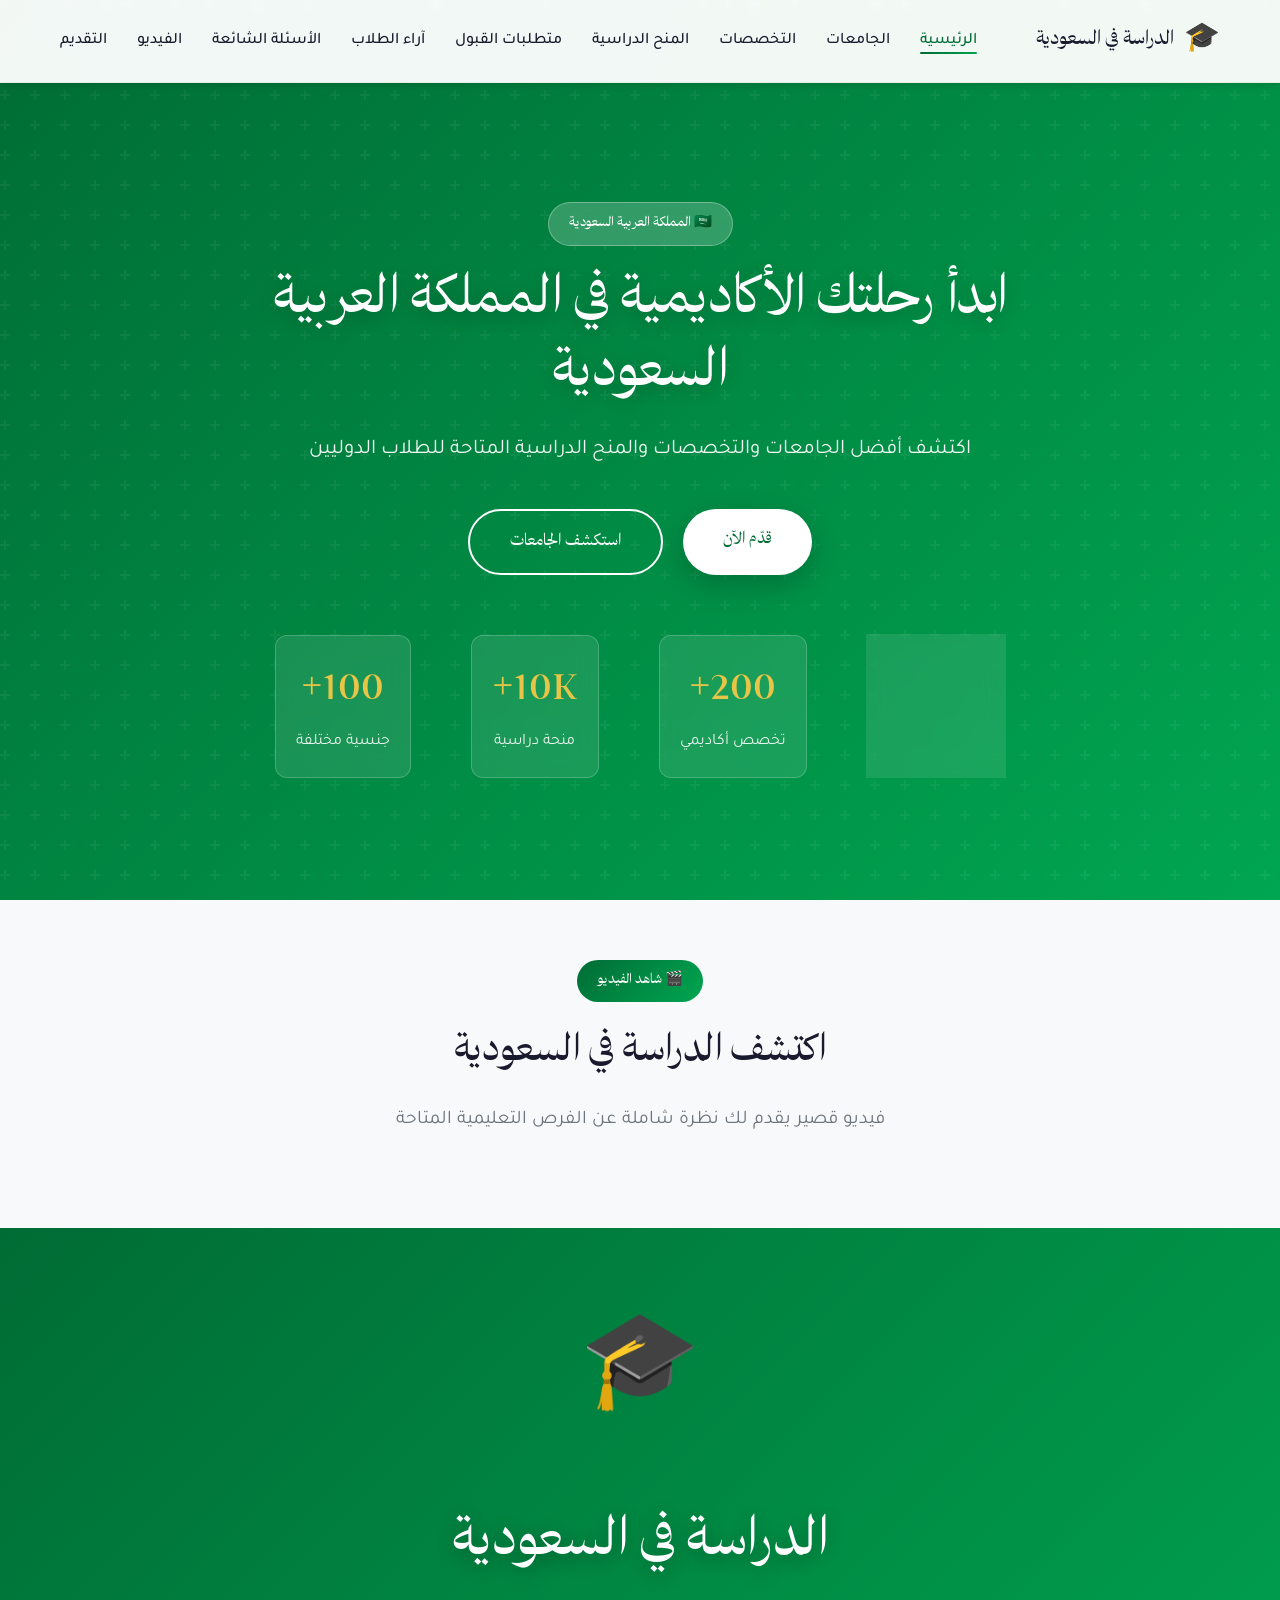
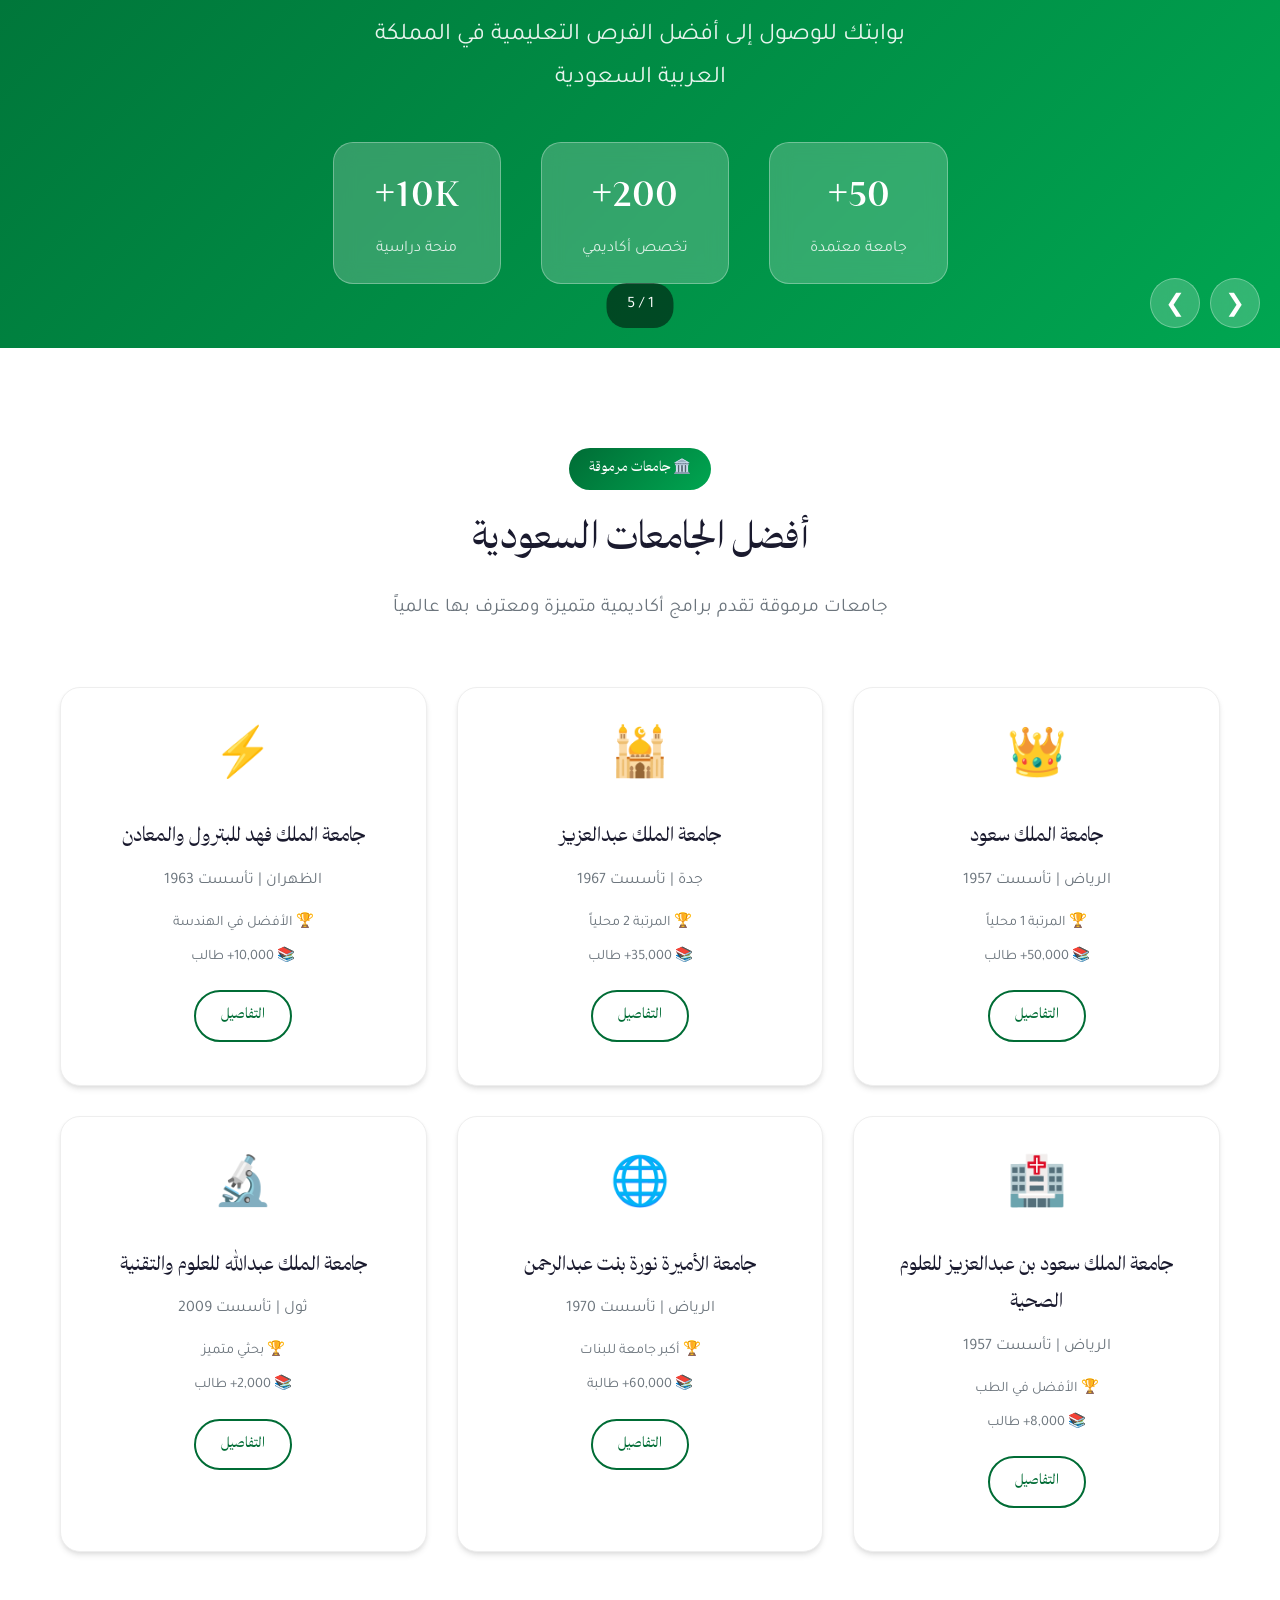
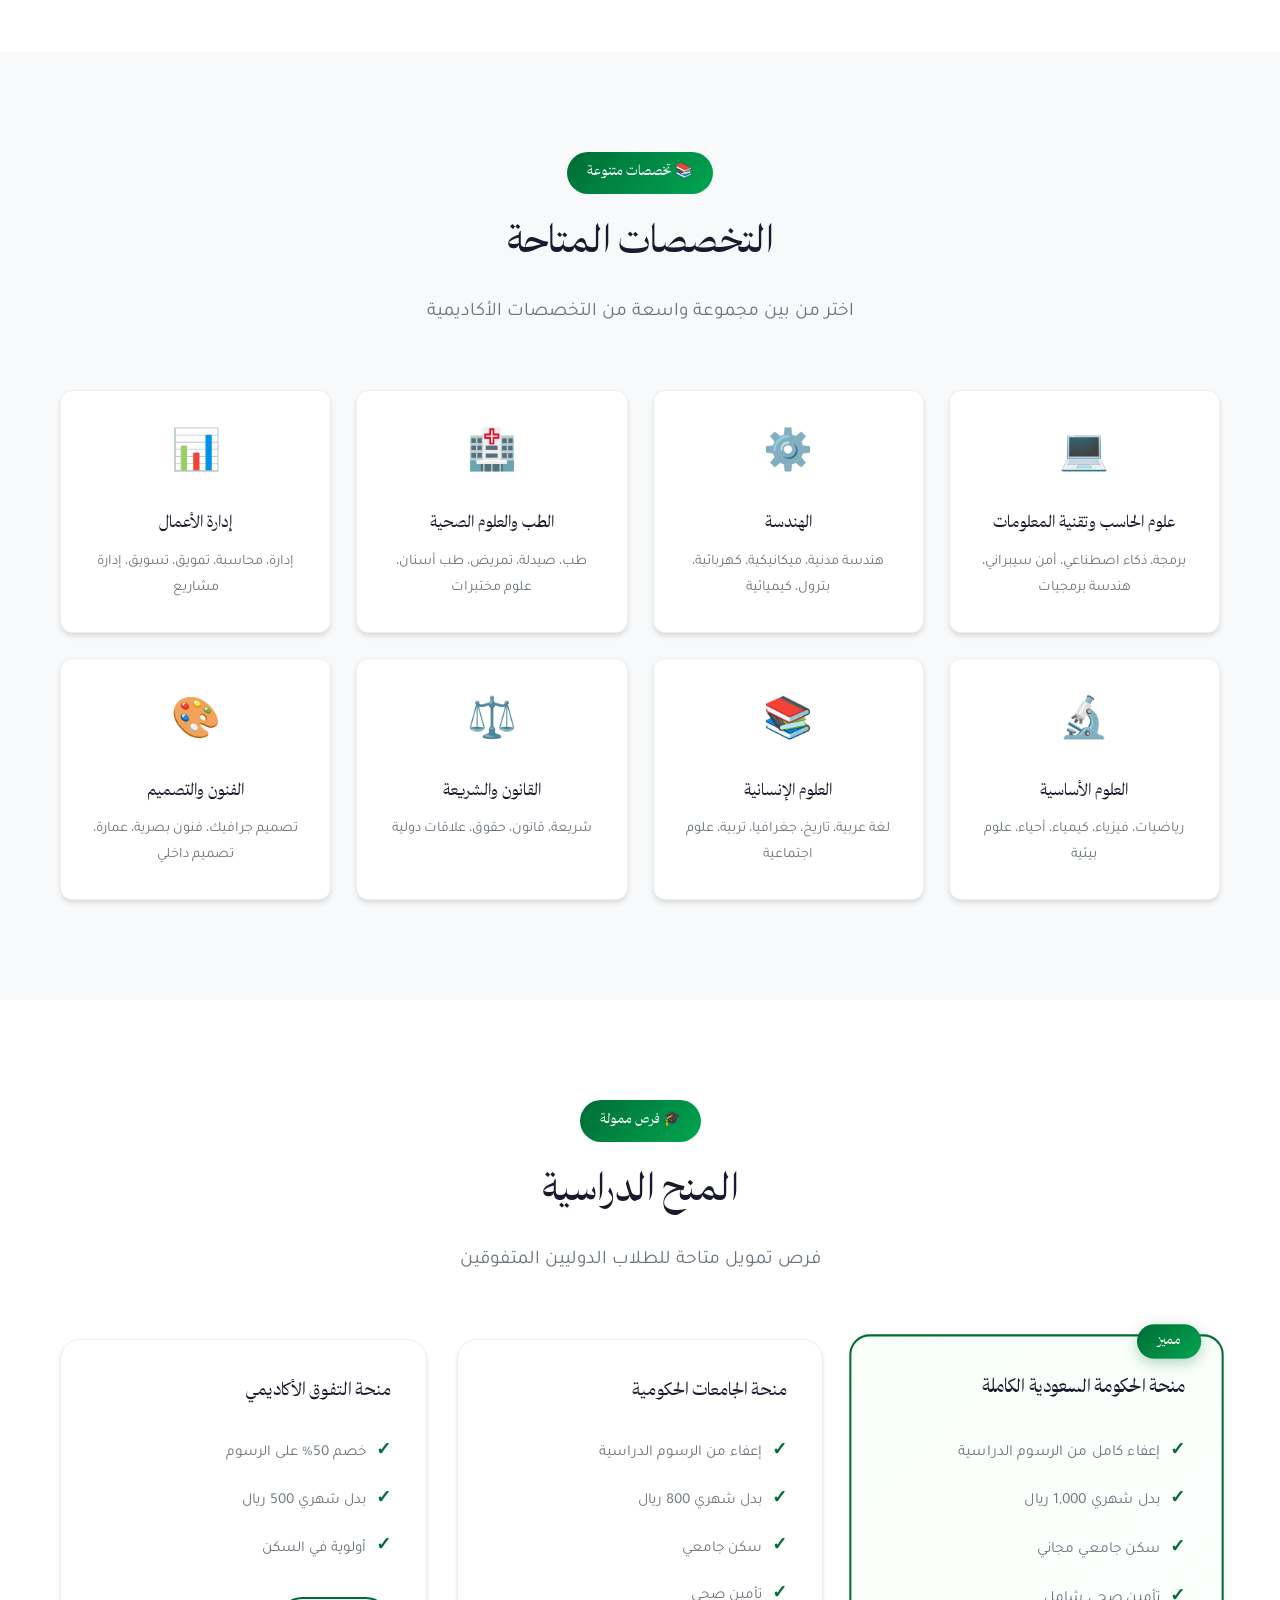
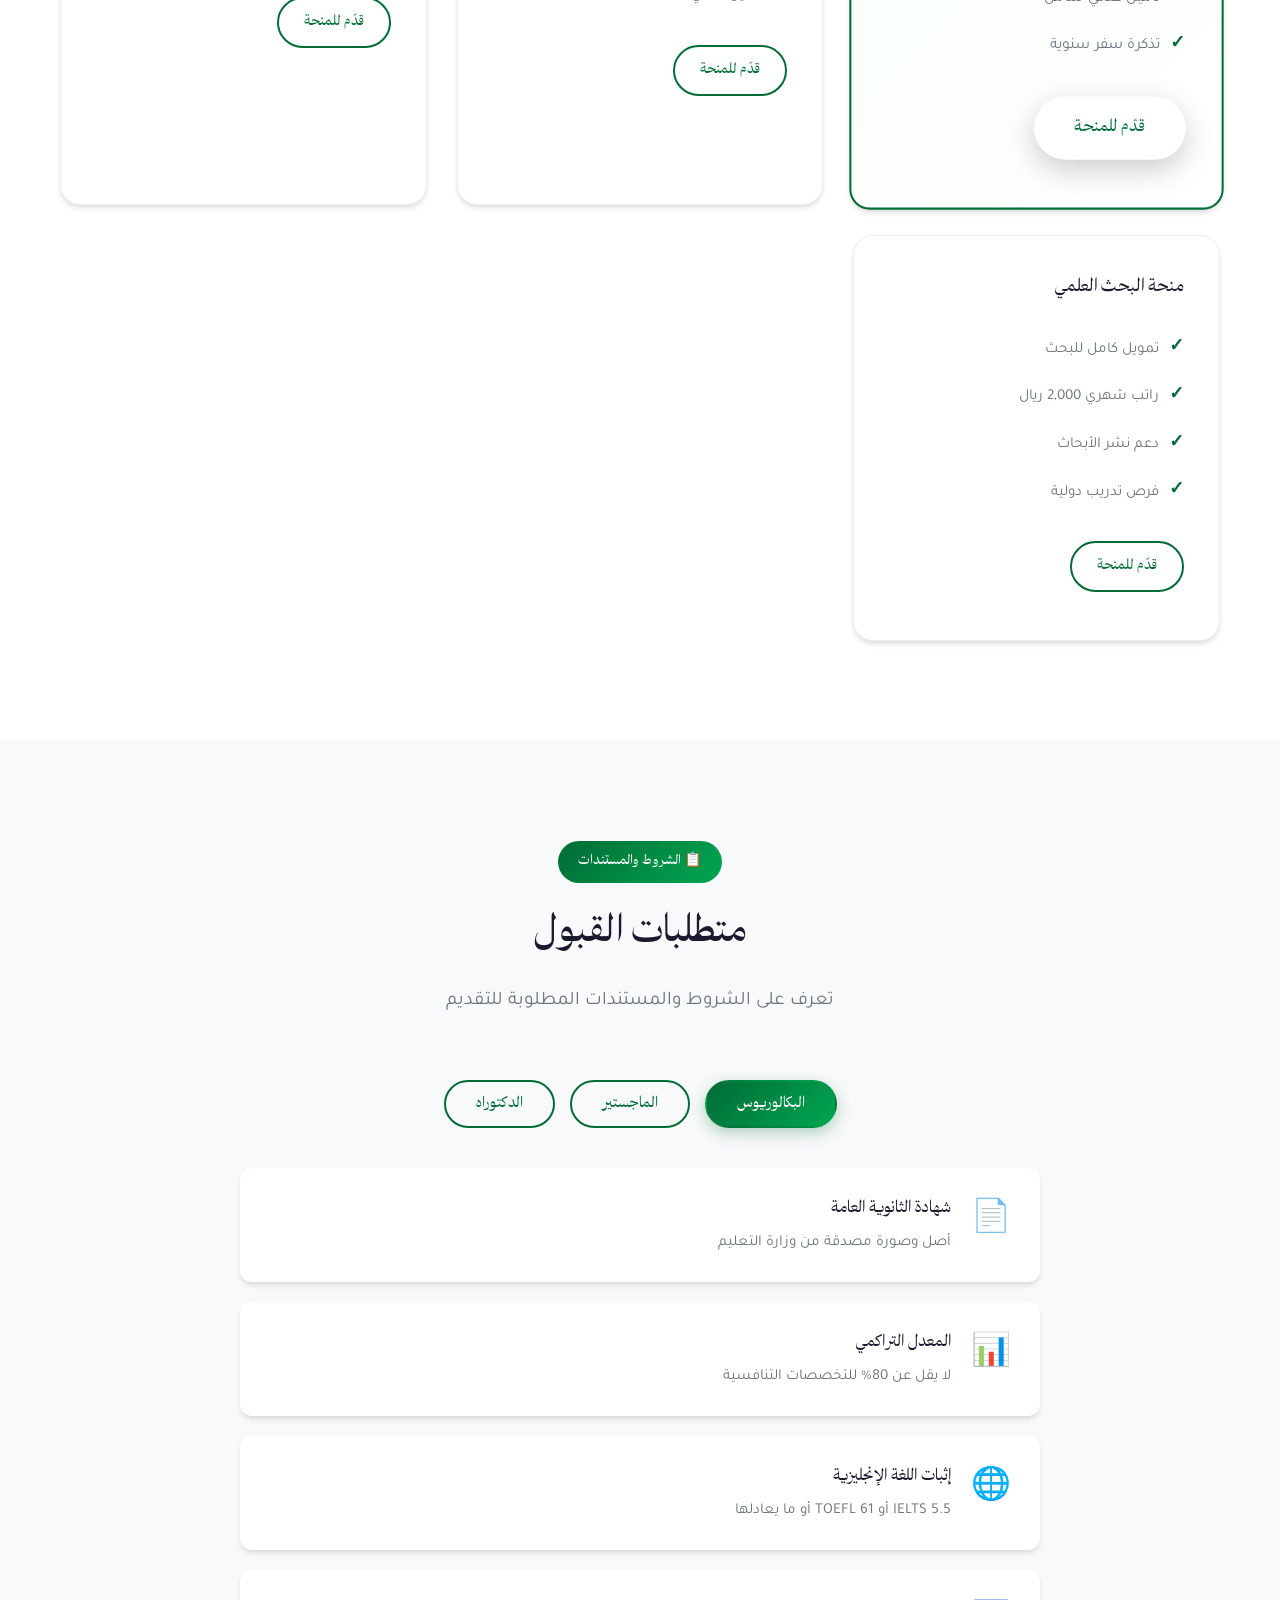
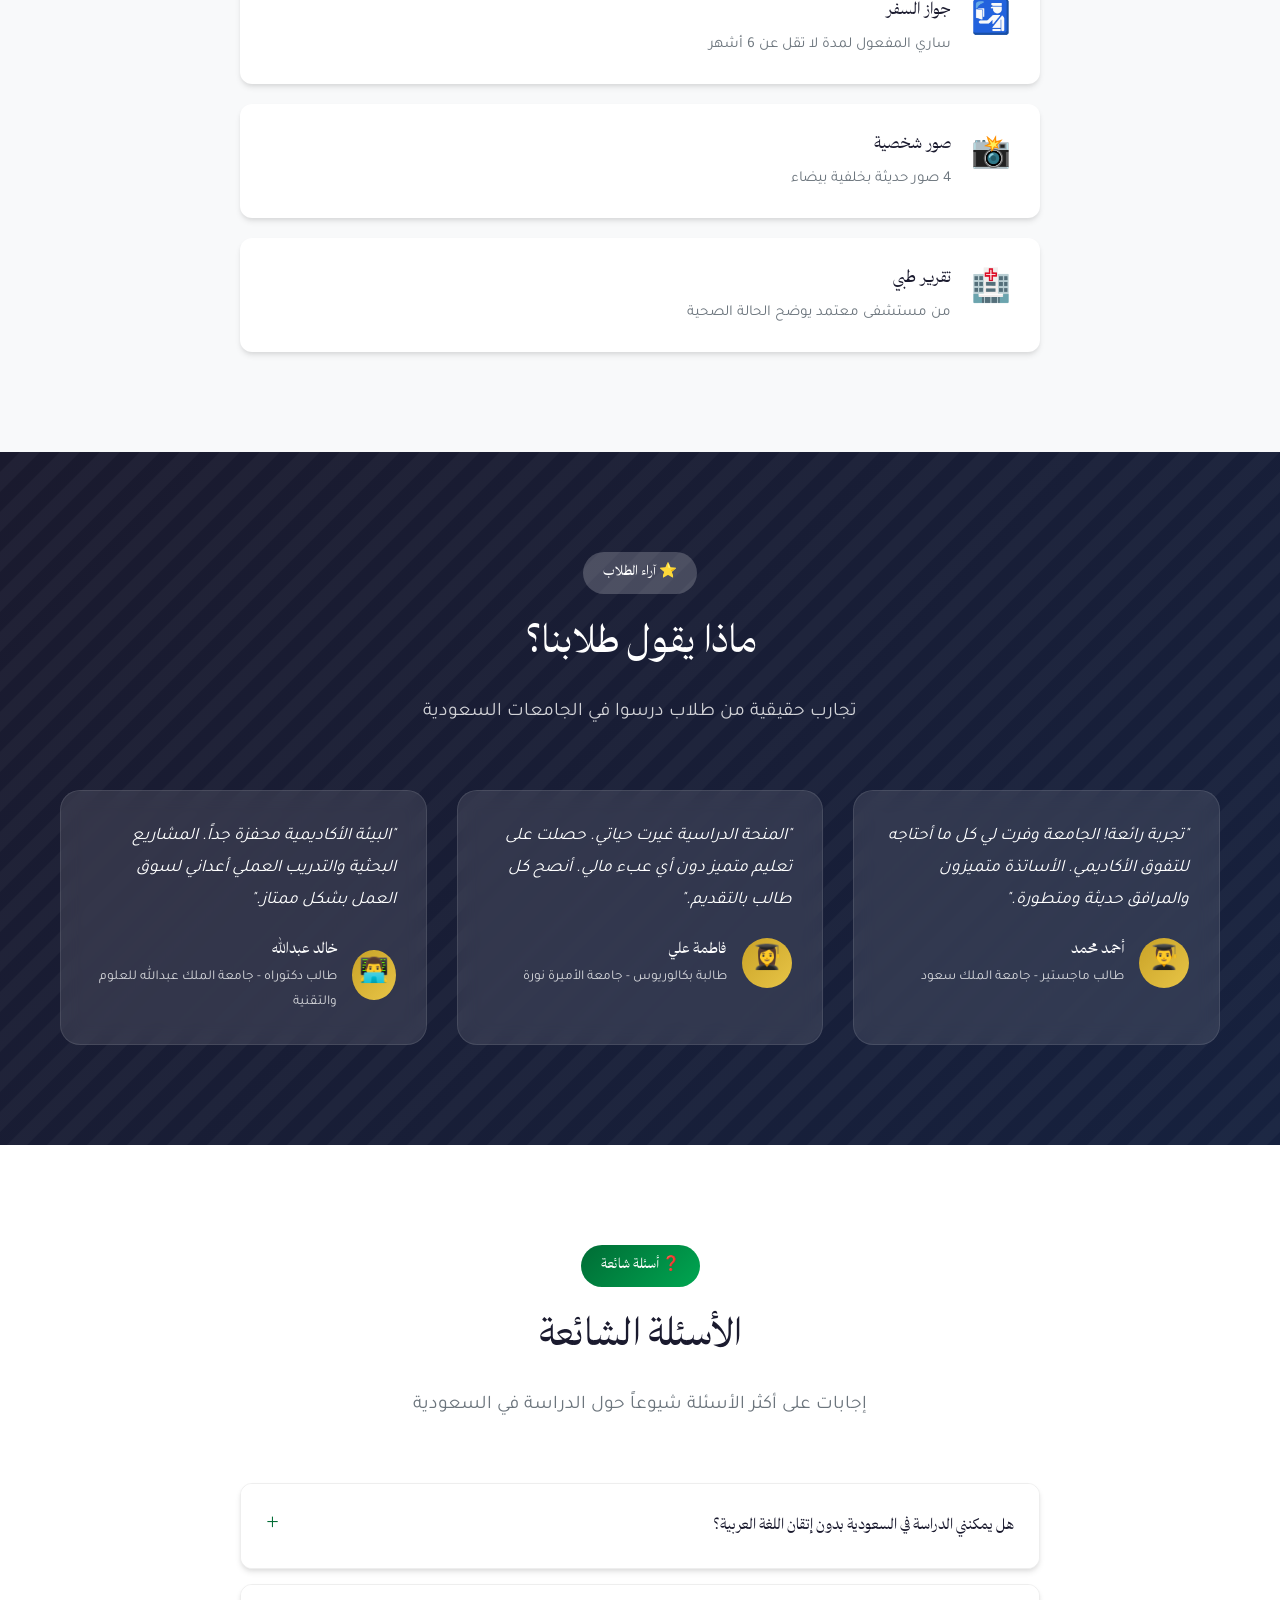
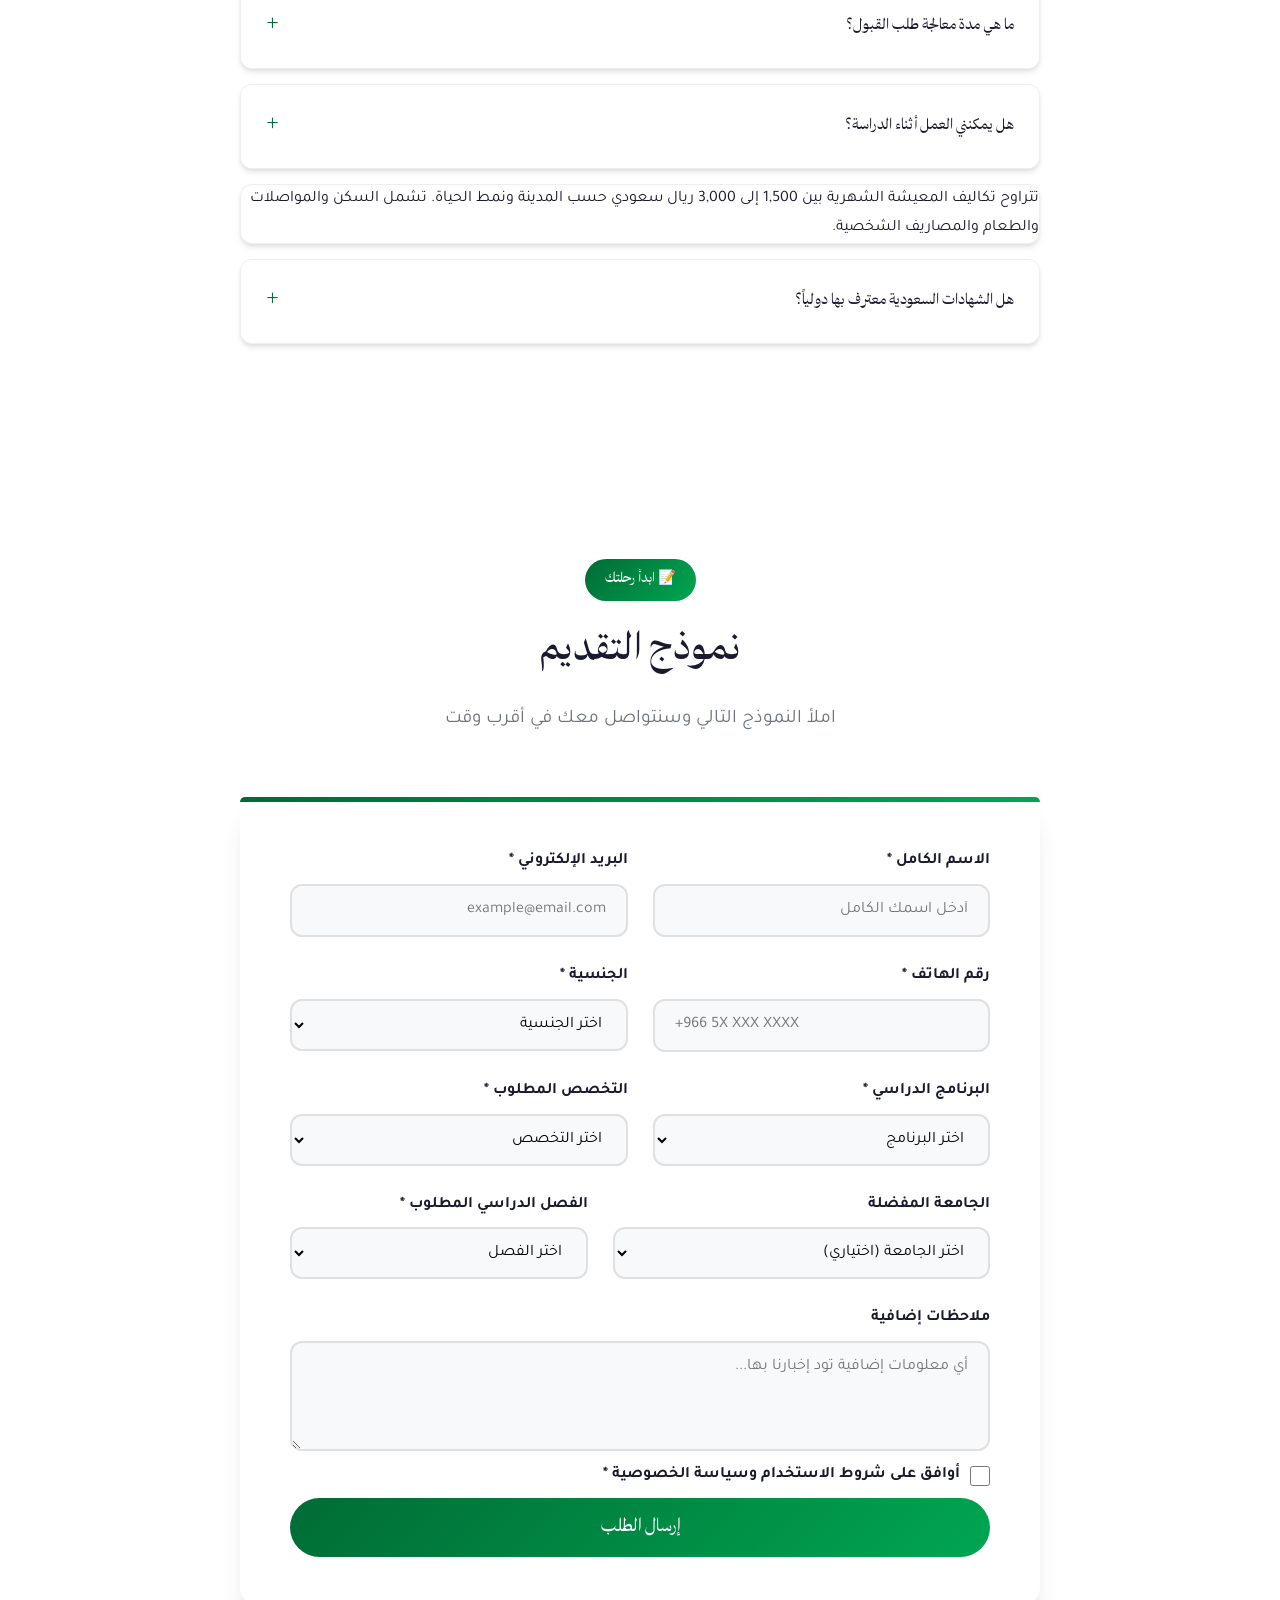
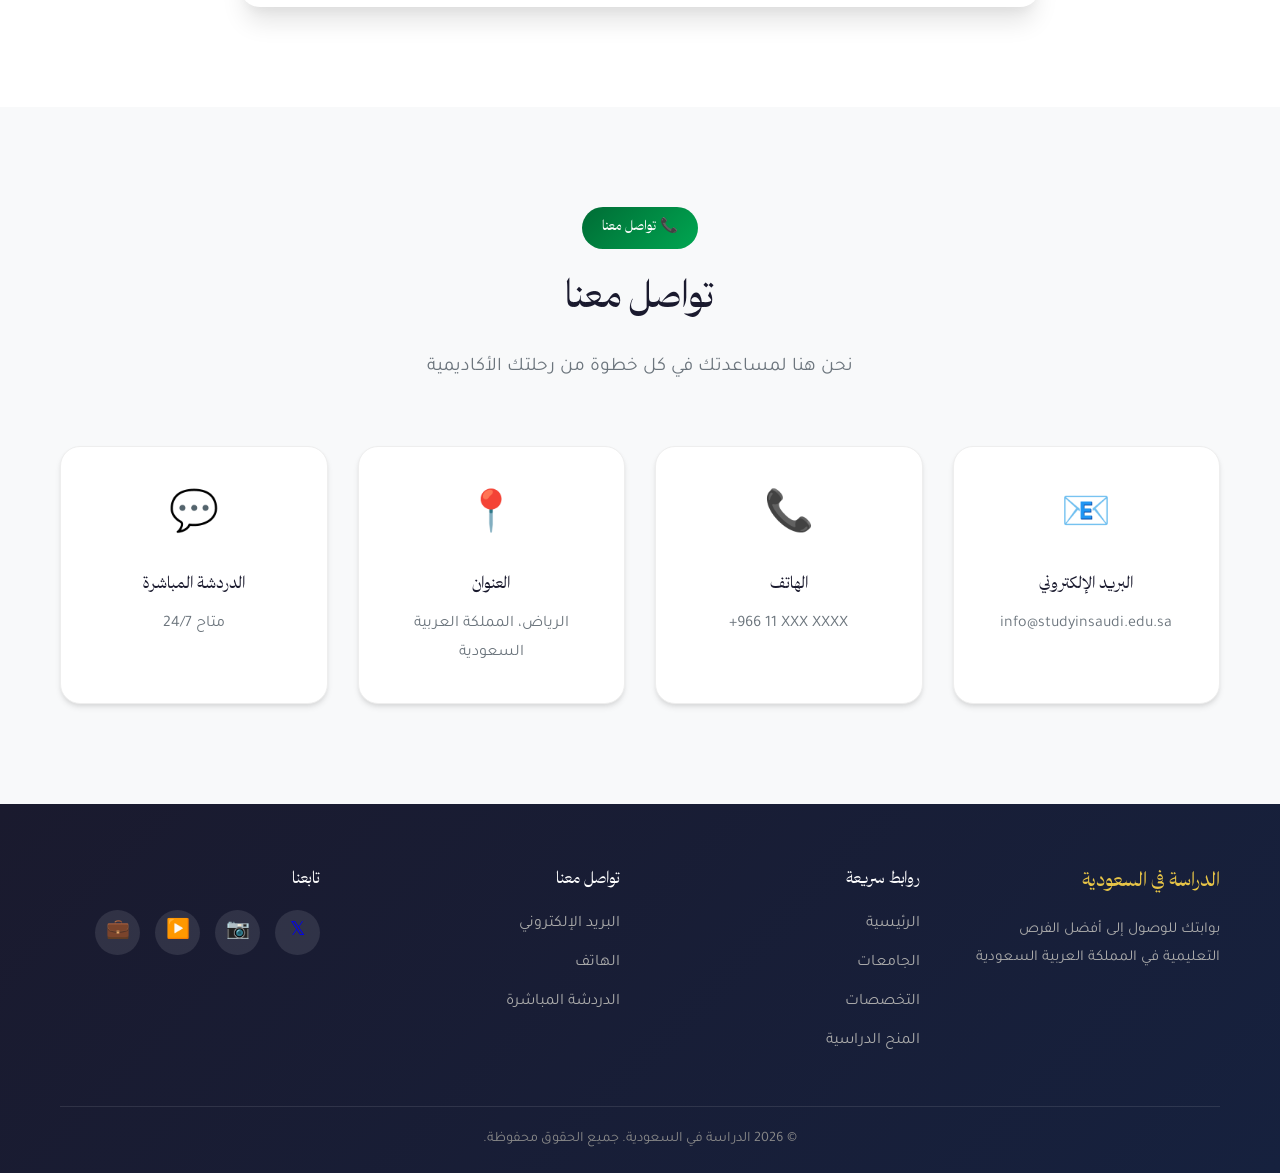
==== commit 4398a077: "Add video presentation section" ====
--- a/index.html
+++ b/index.html
@@ -26,6 +26,7 @@
                     <li><a href="#requirements">متطلبات القبول</a></li>
                     <li><a href="#testimonials">آراء الطلاب</a></li>
                     <li><a href="#faq">الأسئلة الشائعة</a></li>
+                    <li><a href="#video">الفيديو</a></li>
                     <li><a href="#apply">التقديم</a></li>
                 </ul>
                 <button class="mobile-menu-btn" id="mobileMenuBtn">
@@ -68,6 +69,20 @@
                         <span class="stat-label">جنسية مختلفة</span>
                     </div>
                 </div>
+            </div>
+        </div>
+    </section>
+
+    <!-- Video Section -->
+    <section class="section section-alt" id="video" style="padding: 0;">
+        <div class="container" style="padding: 0; max-width: 100%;">
+            <div class="section-header" style="padding: 60px 20px 30px;">
+                <span class="section-badge">🎬 شاهد الفيديو</span>
+                <h2>اكتشف الدراسة في السعودية</h2>
+                <p>فيديو قصير يقدم لك نظرة شاملة عن الفرص التعليمية المتاحة</p>
+            </div>
+            <div style="position: relative; padding-bottom: 56.25%; height: 0; overflow: hidden;">
+                <iframe src="video.html" style="position: absolute; top: 0; left: 0; width: 100%; height: 100%; border: none;" title="فيديو تقديمي - الدراسة في السعودية"></iframe>
             </div>
         </div>
     </section>
--- a/styles.css
+++ b/styles.css
@@ -1,3 +1,20 @@
+/* Font Face - The Year of the Camel */
+@font-face {
+    font-family: 'The Year of The Camel';
+    src: url('fonts/TheYearofTheCamel-Regular.otf') format('opentype');
+    font-weight: 400;
+    font-style: normal;
+    font-display: swap;
+}
+
+@font-face {
+    font-family: 'The Year of The Camel';
+    src: url('fonts/TheYearofTheCamel-Bold.otf') format('opentype');
+    font-weight: 700;
+    font-style: normal;
+    font-display: swap;
+}
+
 /* Reset & Base Styles */
 * {
     margin: 0;
@@ -79,7 +96,8 @@
     gap: 10px;
     text-decoration: none;
     color: var(--dark);
-    font-weight: 800;
+    font-family: 'The Year of The Camel', 'Tajawal', sans-serif;
+    font-weight: 700;
     font-size: 1.3rem;
 }
 
@@ -231,14 +249,17 @@
     backdrop-filter: blur(10px);
     padding: 8px 20px;
     border-radius: 50px;
+    font-family: 'The Year of The Camel', 'Tajawal', sans-serif;
     font-size: 0.9rem;
+    font-weight: 700;
     margin-bottom: 20px;
     border: 1px solid rgba(255, 255, 255, 0.3);
 }
 
 .hero-content h1 {
+    font-family: 'The Year of The Camel', 'Tajawal', sans-serif;
     font-size: 3.5rem;
-    font-weight: 900;
+    font-weight: 700;
     margin-bottom: 20px;
     line-height: 1.3;
     text-shadow: 0 4px 20px rgba(0, 0, 0, 0.2);
@@ -268,7 +289,7 @@
     transition: var(--transition);
     border: none;
     cursor: pointer;
-    font-family: inherit;
+    font-family: 'The Year of The Camel', 'Tajawal', sans-serif;
     position: relative;
     overflow: hidden;
 }
@@ -353,8 +374,9 @@
 
 .stat-number {
     display: block;
+    font-family: 'The Year of The Camel', 'Tajawal', sans-serif;
     font-size: 2.5rem;
-    font-weight: 900;
+    font-weight: 700;
     color: var(--secondary-light);
 }
 
@@ -384,14 +406,16 @@
     color: var(--white);
     padding: 8px 20px;
     border-radius: 50px;
+    font-family: 'The Year of The Camel', 'Tajawal', sans-serif;
     font-size: 0.9rem;
-    font-weight: 600;
+    font-weight: 700;
     margin-bottom: 15px;
 }
 
 .section-header h2 {
+    font-family: 'The Year of The Camel', 'Tajawal', sans-serif;
     font-size: 2.5rem;
-    font-weight: 800;
+    font-weight: 700;
     color: var(--dark);
     margin-bottom: 15px;
 }
@@ -455,6 +479,7 @@
 }
 
 .university-card h3 {
+    font-family: 'The Year of The Camel', 'Tajawal', sans-serif;
     font-size: 1.3rem;
     font-weight: 700;
     margin-bottom: 10px;
@@ -527,6 +552,7 @@
 }
 
 .program-card h3 {
+    font-family: 'The Year of The Camel', 'Tajawal', sans-serif;
     font-size: 1.1rem;
     font-weight: 700;
     margin-bottom: 10px;
@@ -578,12 +604,14 @@
     color: var(--white);
     padding: 5px 20px;
     border-radius: 20px;
+    font-family: 'The Year of The Camel', 'Tajawal', sans-serif;
     font-size: 0.85rem;
     font-weight: 700;
     box-shadow: 0 4px 15px rgba(0, 108, 53, 0.3);
 }
 
 .scholarship-card h3 {
+    font-family: 'The Year of The Camel', 'Tajawal', sans-serif;
     font-size: 1.2rem;
     font-weight: 700;
     margin-bottom: 20px;
@@ -631,9 +659,9 @@
     background: transparent;
     color: var(--primary);
     border-radius: 50px;
-    font-family: inherit;
+    font-family: 'The Year of The Camel', 'Tajawal', sans-serif;
     font-size: 1rem;
-    font-weight: 600;
+    font-weight: 700;
     cursor: pointer;
     transition: var(--transition);
 }
@@ -684,6 +712,7 @@
 }
 
 .requirement-item h4 {
+    font-family: 'The Year of The Camel', 'Tajawal', sans-serif;
     font-size: 1.1rem;
     font-weight: 700;
     margin-bottom: 5px;
@@ -793,7 +822,7 @@
     font-weight: 700;
     cursor: pointer;
     transition: var(--transition);
-    font-family: inherit;
+    font-family: 'The Year of The Camel', 'Tajawal', sans-serif;
     position: relative;
     overflow: hidden;
 }
@@ -838,6 +867,7 @@
 }
 
 .contact-card h3 {
+    font-family: 'The Year of The Camel', 'Tajawal', sans-serif;
     font-size: 1.1rem;
     font-weight: 700;
     margin-bottom: 10px;
@@ -914,6 +944,7 @@
 }
 
 .testimonial-info h4 {
+    font-family: 'The Year of The Camel', 'Tajawal', sans-serif;
     font-size: 1rem;
     font-weight: 700;
 }
@@ -948,7 +979,8 @@
     display: flex;
     justify-content: space-between;
     align-items: center;
-    font-weight: 600;
+    font-family: 'The Year of The Camel', 'Tajawal', sans-serif;
+    font-weight: 700;
     transition: var(--transition);
     background: var(--white);
 }
@@ -1000,6 +1032,7 @@
 }
 
 .footer-section h3 {
+    font-family: 'The Year of The Camel', 'Tajawal', sans-serif;
     font-size: 1.3rem;
     font-weight: 700;
     margin-bottom: 15px;
@@ -1007,6 +1040,7 @@
 }
 
 .footer-section h4 {
+    font-family: 'The Year of The Camel', 'Tajawal', sans-serif;
     font-size: 1.1rem;
     font-weight: 700;
     margin-bottom: 15px;
